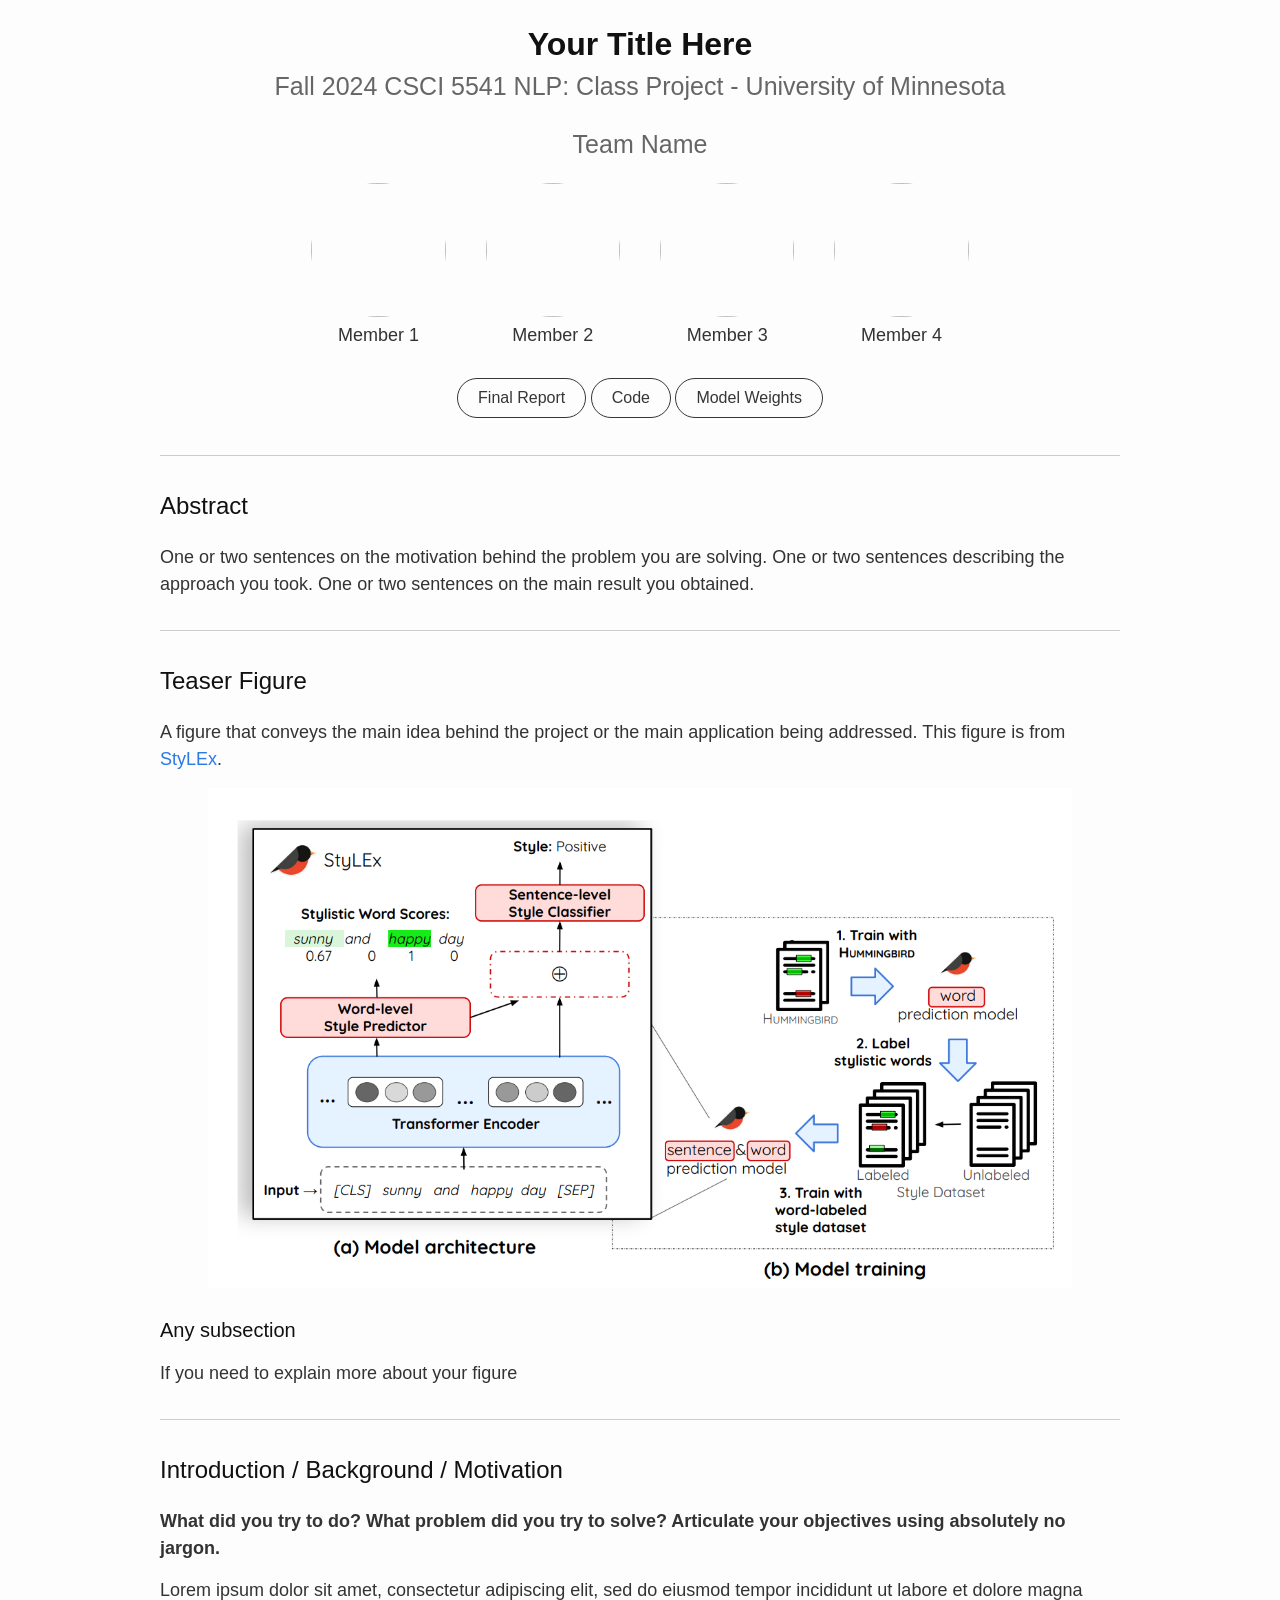
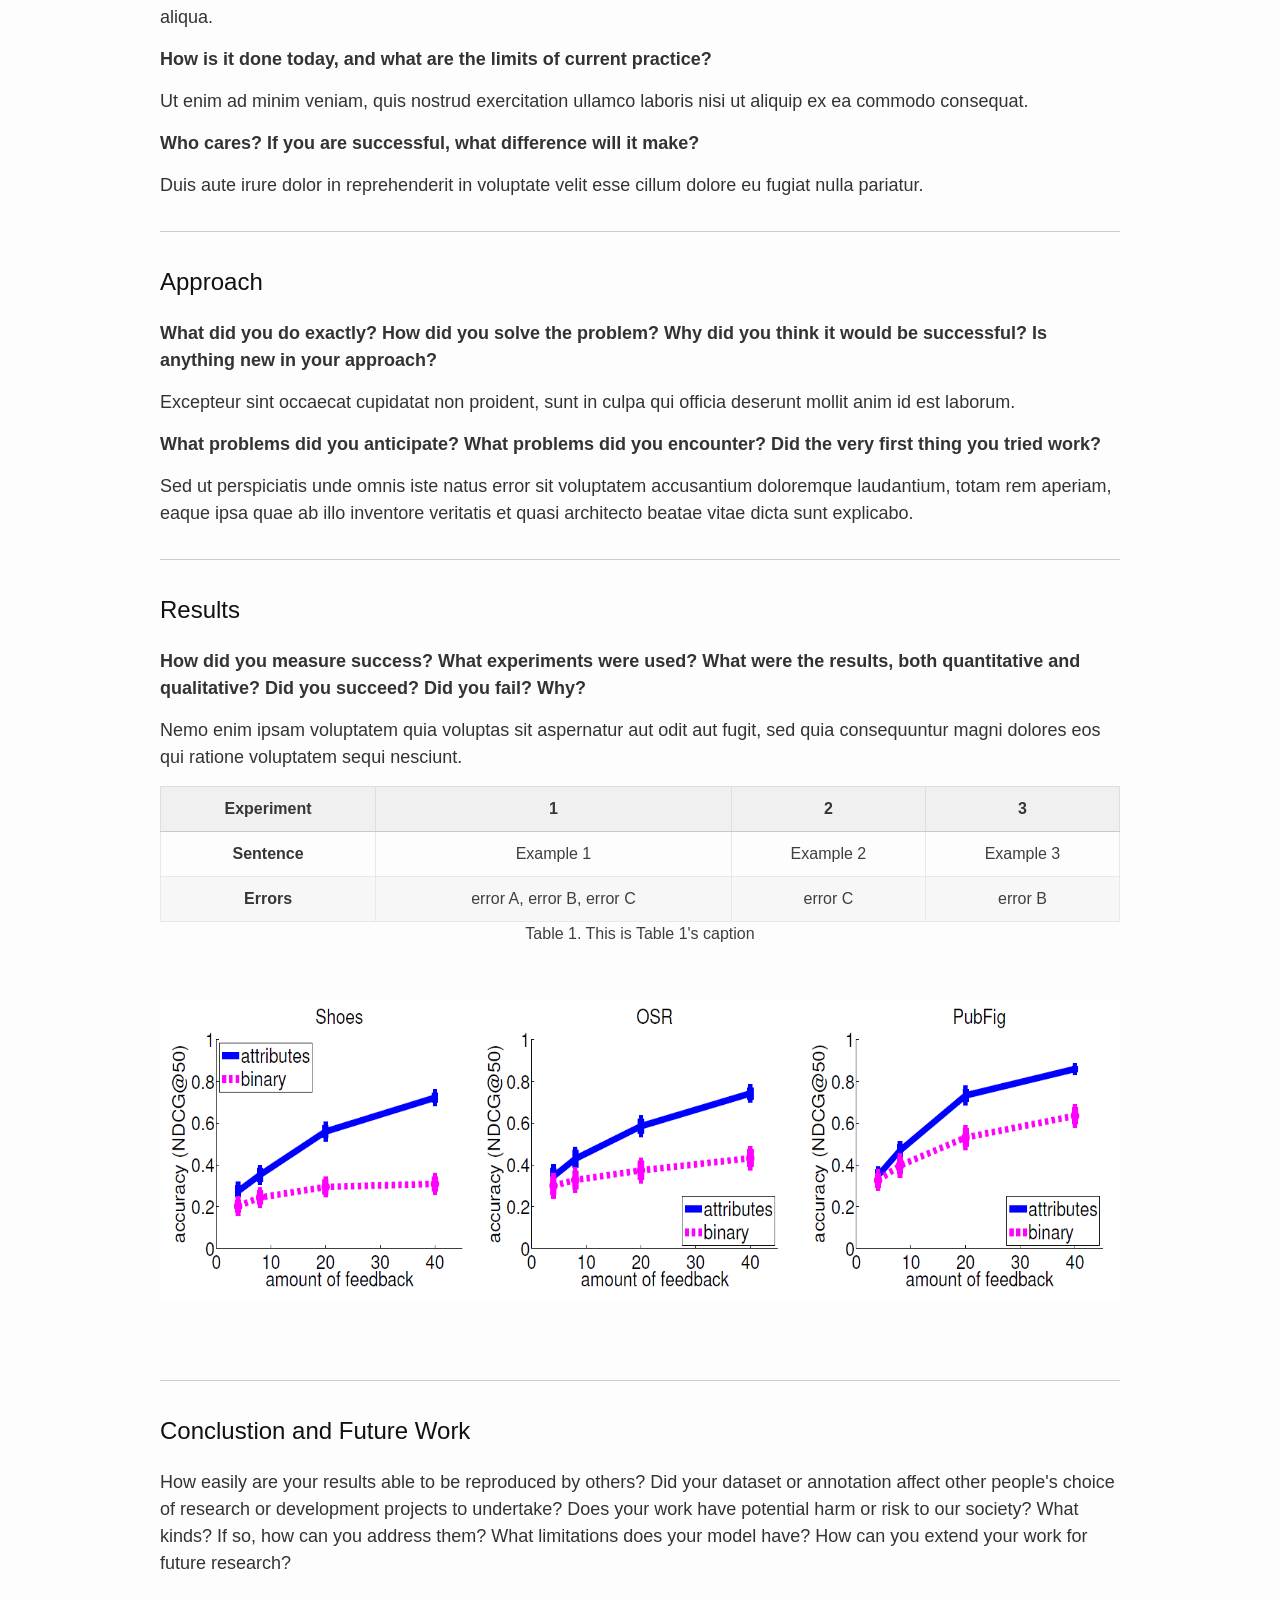
==== csci5541_webtemplate/index.html @ 707f8218 "added files" ====
<!DOCTYPE html>
<!-- saved from url=(0014)about:internet -->
<html lang=" en-US"><head><meta http-equiv="Content-Type" content="text/html; charset=UTF-8">
  
  <meta http-equiv="X-UA-Compatible" content="IE=edge">
  <meta name="viewport" content="width=device-width, initial-scale=1">
  <title>NLP Class Project | Fall 2024 CSCI 5541 | University of Minnesota</title>

  <link rel="stylesheet" href="./files/bulma.min.css" />

  <link rel="stylesheet" href="./files/styles.css">
  <link rel="preconnect" href="https://fonts.gstatic.com/">
  <link href="./files/css2" rel="stylesheet">
  <link href="./files/css" rel="stylesheet">


  <base href="." target="_blank"></head>


<body>
  <div>
    <div class="wrapper">
      <h1 style="font-family: &#39;Lato&#39;, sans-serif;">Your Title Here</h1>
      <h4 style="font-family: &#39;Lato&#39;, sans-serif; ">Fall 2024 CSCI 5541 NLP: Class Project - University of Minnesota</h4>
      <h4 style="font-family: &#39;Lato&#39;, sans-serif; ">Team Name</h4>

      <div class="authors-wrapper">
        
        <div class="author-container">
          <div class="author-image">
                        
              <img src="">
            
            
          </div>
          <p>
                        
              Member 1
            
          </p>
        </div>
        
        <div class="author-container">
          <div class="author-image">
            
            <img src="">
            
          </div>
          <p>
            
            Member 2
            
          </p>
        </div>
        
        <div class="author-container">
          <div class="author-image">
            
              <img src="">            
            
          </div>
          <p>
              Member 3
          </p>
        </div>
        
        <div class="author-container">
          <div class="author-image">
                        
              <img src="">
            
          </div>
          <p>
            Member 4
          </p>
        </div>
        
      </div>

      <br/>

      <div class="authors-wrapper">
        <div class="publication-links">
          <!-- Github link -->
          <span class="link-block">
            <a
              href=""
              target="_blank"
              class="external-link button is-normal is-rounded is-dark is-outlined"
            >
            <span>Final Report</span>
            </a>
          </span>
          <span class="link-block">
            <a
              href=""
              target="_blank"
              class="external-link button is-normal is-rounded is-dark is-outlined"
            >
            <span>Code</span>
            </a>
          </span>      
          <span class="link-block">
            <a
              href=""
              target="_blank"
              class="external-link button is-normal is-rounded is-dark is-outlined"
            >
            <span>Model Weights</span>
            </a>
          </span>              
        </div>
      </div>


    </div>
  </div>





  
  


  <div class="wrapper">
    <hr>
    
    <h2 id="abstract">Abstract</h2>

<p>One or two sentences on the motivation behind the problem you are solving. One or two sentences describing the approach you took. One or two sentences on the main result you obtained.</p>

<hr>

<h2 id="teaser">Teaser Figure</h2>

<p>A figure that conveys the main idea behind the project or the main application being addressed. This figure is from <a href="https://arxiv.org/pdf/2210.07469">StyLEx</a>.</p>

<p class="sys-img"><img src="./files/teaser.png" alt="imgname"></p>


<h3 id="the-timeline-and-the-highlights">Any subsection</h3>

<p>If you need to explain more about your figure</p>

<hr>

<h2 id="introduction">Introduction / Background / Motivation</h2>

<p>
<b>What did you try to do? What problem did you try to solve? Articulate your objectives using absolutely no jargon.</b>
</p>
<p>
Lorem ipsum dolor sit amet, consectetur adipiscing elit, sed do eiusmod tempor incididunt ut labore et dolore magna aliqua.
</p>

<p>
<b>How is it done today, and what are the limits of current practice?</b>
</p>
<p>
Ut enim ad minim veniam, quis nostrud exercitation ullamco laboris nisi ut aliquip ex ea commodo consequat.
<p>

<p>
<b>Who cares? If you are successful, what difference will it make?</b>
</p>
<p>
Duis aute irure dolor in reprehenderit in voluptate velit esse cillum dolore eu fugiat nulla pariatur.
</p>

<hr>

<h2 id="approach">Approach</h2>

<p>
<b>What did you do exactly? How did you solve the problem? Why did you think it would be successful? Is anything new in your approach?</b>
</p>

<p>
Excepteur sint occaecat cupidatat non proident, sunt in culpa qui officia deserunt mollit anim id est laborum.
</p>

<p>
<b>What problems did you anticipate? What problems did you encounter? Did the very first thing you tried work?</b>
</p>

<p>
Sed ut perspiciatis unde omnis iste natus error sit voluptatem accusantium doloremque laudantium, totam rem aperiam, eaque ipsa quae ab illo inventore veritatis et quasi architecto beatae vitae dicta sunt explicabo.
</p>

<hr>
    
<h2 id="results">Results</h2>
<p>
<b>How did you measure success? What experiments were used? What were the results, both quantitative and qualitative? Did you succeed? Did you fail? Why?</b>
</p>
<p>
Nemo enim ipsam voluptatem quia voluptas sit aspernatur aut odit aut fugit, sed quia consequuntur magni dolores eos qui ratione voluptatem sequi nesciunt.
</p>
<table>
  <thead>
    <tr>
      <th style="text-align: center"><strong>Experiment</strong></th>
      <th style="text-align: center">1</th>
      <th style="text-align: center">2</th>
      <th style="text-align: center">3</th>
    </tr>
  </thead>
  <tbody>
    <tr>
      <td style="text-align: center"><strong>Sentence</strong></td>
      <td style="text-align: center">Example 1</td>
      <td style="text-align: center">Example 2</td>
      <td style="text-align: center">Example 3</td>
    </tr>
    <tr>
      <td style="text-align: center"><strong>Errors</strong></td>
      <td style="text-align: center">error A, error B, error C</td>
      <td style="text-align: center">error C</td>
      <td style="text-align: center">error B</td>
    </tr>
  </tbody>
  <caption>Table 1. This is Table 1's caption</caption>
</table>
<br>
<div style="text-align: center;">
<img style="height: 300px;" alt="" src="./files/results.png">
</div>
<br><br>

<hr>



<h2 id="conclusion">Conclustion and Future Work</h2>
<p>

  How easily are your results able to be reproduced by others?
  Did your dataset or annotation affect other people's choice of research or development projects to undertake?
  Does your work have potential harm or risk to our society? What kinds? If so, how can you address them?
  What limitations does your model have? How can you extend your work for future research?</p>


<hr>


  </div>
  


</body></html>
---- csci5541_webtemplate/files/styles.css ----
/** Reset some basic elements */
body, h1, h2, h3, h4, h5, h6, p, blockquote, pre, hr, dl, dd, ol, ul, figure { margin: 0; padding: 0; }

/** Basic styling */
body { font: 400 16px/1.5 -apple-system, BlinkMacSystemFont, "Segoe UI", Roboto, Helvetica, Arial, sans-serif, "Apple Color Emoji", "Segoe UI Emoji", "Segoe UI Symbol"; color: #111; background-color: #fdfdfd; -webkit-text-size-adjust: 100%; -webkit-font-feature-settings: "kern" 1; -moz-font-feature-settings: "kern" 1; -o-font-feature-settings: "kern" 1; font-feature-settings: "kern" 1; font-kerning: normal; display: flex; min-height: 100vh; flex-direction: column; }

/** Set `margin-bottom` to maintain vertical rhythm */
h1, h2, h3, h4, h5, h6, p, blockquote, pre, ul, ol, dl, figure, .highlight { margin-bottom: 15px; }

/** `main` element */
main { display: block; /* Default value of `display` of `main` element is 'inline' in IE 11. */ }

/** Images */
img { max-width: 100%; vertical-align: middle; }

/** Figures */
figure > img { display: block; }

figcaption { font-size: 14px; }

/** Lists */
ul, ol { margin-left: 30px; }

li > ul, li > ol { margin-bottom: 0; }

/** Headings */
h1, h2, h3, h4, h5, h6 { font-weight: 400; }

/** Links */
a { color: #2a7ae2; text-decoration: none; }

a:visited { color: #1756a9; }

a:hover { color: #111; text-decoration: underline; }

.social-media-list a:hover { text-decoration: none; }

.social-media-list a:hover .username { text-decoration: underline; }

/** Blockquotes */
blockquote { color: #828282; border-left: 4px solid #e8e8e8; padding-left: 15px; font-size: 18px; letter-spacing: -1px; font-style: italic; }

blockquote > :last-child { margin-bottom: 0; }

/** Code formatting */
pre, code { font-size: 15px; border: 1px solid #e8e8e8; border-radius: 3px; background-color: #eef; }

code { padding: 1px 5px; }

pre { padding: 8px 12px; overflow-x: auto; }

pre > code { border: 0; padding-right: 0; padding-left: 0; }

/** Wrapper */
.wrapper { max-width: -webkit-calc(800px - (30px * 2)); max-width: calc(800px - (30px * 2)); margin-right: auto; margin-left: auto; padding-right: 30px; padding-left: 30px; }

@media screen and (max-width: 800px) { .wrapper { max-width: -webkit-calc(800px - (30px)); max-width: calc(800px - (30px)); padding-right: 15px; padding-left: 15px; } }

/** Clearfix */
.footer-col-wrapper:after, .wrapper:after { content: ""; display: table; clear: both; }

/** Icons */
.svg-icon { width: 16px; height: 16px; display: inline-block; fill: #828282; padding-right: 5px; vertical-align: text-top; }

.social-media-list li + li { padding-top: 5px; }

/** Tables */
table { margin-bottom: 30px; width: 100%; text-align: left; color: #3f3f3f; border-collapse: collapse; border: 1px solid #e8e8e8; }

table tr:nth-child(even) { background-color: #f7f7f7; }

table th, table td { padding: 10px 15px; }

table th { background-color: #f0f0f0; border: 1px solid #dedede; border-bottom-color: #c9c9c9; }

table td { border: 1px solid #e8e8e8; }

/** Site header */
.site-header { border-top: 5px solid #424242; border-bottom: 1px solid #e8e8e8; min-height: 55.95px; position: relative; }

.site-title { font-size: 26px; font-weight: 300; line-height: 54px; letter-spacing: -1px; margin-bottom: 0; float: left; }

.site-title, .site-title:visited { color: #424242; }

.site-nav { float: right; line-height: 54px; }

.site-nav .nav-trigger { display: none; }

.site-nav .menu-icon { display: none; }

.site-nav .page-link { color: #111; line-height: 1.5; }

.site-nav .page-link:not(:last-child) { margin-right: 20px; }

@media screen and (max-width: 600px) { .site-nav { position: absolute; top: 9px; right: 15px; background-color: #fdfdfd; border: 1px solid #e8e8e8; border-radius: 5px; text-align: right; } .site-nav label[for="nav-trigger"] { display: block; float: right; width: 36px; height: 36px; z-index: 2; cursor: pointer; } .site-nav .menu-icon { display: block; float: right; width: 36px; height: 26px; line-height: 0; padding-top: 10px; text-align: center; } .site-nav .menu-icon > svg { fill: #424242; } .site-nav input ~ .trigger { clear: both; display: none; } .site-nav input:checked ~ .trigger { display: block; padding-bottom: 5px; } .site-nav .page-link { display: block; padding: 5px 10px; margin-left: 20px; } .site-nav .page-link:not(:last-child) { margin-right: 0; } }

/** Site footer */
.site-footer { border-top: 1px solid #e8e8e8; padding: 30px 0; }

.footer-heading { font-size: 18px; margin-bottom: 15px; }

.contact-list, .social-media-list { list-style: none; margin-left: 0; }

.footer-col-wrapper { font-size: 15px; color: #828282; margin-left: -15px; }

.footer-col { float: left; margin-bottom: 15px; padding-left: 15px; }

.footer-col-1 { width: -webkit-calc(35% - (30px / 2)); width: calc(35% - (30px / 2)); }

.footer-col-2 { width: -webkit-calc(20% - (30px / 2)); width: calc(20% - (30px / 2)); }

.footer-col-3 { width: -webkit-calc(45% - (30px / 2)); width: calc(45% - (30px / 2)); }

@media screen and (max-width: 800px) { .footer-col-1, .footer-col-2 { width: -webkit-calc(50% - (30px / 2)); width: calc(50% - (30px / 2)); } .footer-col-3 { width: -webkit-calc(100% - (30px / 2)); width: calc(100% - (30px / 2)); } }

@media screen and (max-width: 600px) { .footer-col { float: none; width: -webkit-calc(100% - (30px / 2)); width: calc(100% - (30px / 2)); } }

/** Page content */
.page-content { padding: 30px 0; flex: 1; }

.page-heading { font-size: 32px; }

.post-list-heading { font-size: 28px; }

.post-list { margin-left: 0; list-style: none; }

.post-list > li { margin-bottom: 30px; }

.post-meta { font-size: 14px; color: #828282; }

.post-link { display: block; font-size: 24px; }

/** Posts */
.post-header { margin-bottom: 30px; }

.post-title { font-size: 42px; letter-spacing: -1px; line-height: 1; }

@media screen and (max-width: 800px) { .post-title { font-size: 36px; } }

.post-content { margin-bottom: 30px; }

.post-content h2 { font-size: 32px; }

@media screen and (max-width: 800px) { .post-content h2 { font-size: 28px; } }

.post-content h3 { font-size: 26px; }

@media screen and (max-width: 800px) { .post-content h3 { font-size: 22px; } }

.post-content h4 { font-size: 20px; }

@media screen and (max-width: 800px) { .post-content h4 { font-size: 18px; } }

/** Syntax highlighting styles */
.highlight { background: #fff; }

.highlighter-rouge .highlight { background: #eef; }

.highlight .c { color: #998; font-style: italic; }

.highlight .err { color: #a61717; background-color: #e3d2d2; }

.highlight .k { font-weight: bold; }

.highlight .o { font-weight: bold; }

.highlight .cm { color: #998; font-style: italic; }

.highlight .cp { color: #999; font-weight: bold; }

.highlight .c1 { color: #998; font-style: italic; }

.highlight .cs { color: #999; font-weight: bold; font-style: italic; }

.highlight .gd { color: #000; background-color: #fdd; }

.highlight .gd .x { color: #000; background-color: #faa; }

.highlight .ge { font-style: italic; }

.highlight .gr { color: #a00; }

.highlight .gh { color: #999; }

.highlight .gi { color: #000; background-color: #dfd; }

.highlight .gi .x { color: #000; background-color: #afa; }

.highlight .go { color: #888; }

.highlight .gp { color: #555; }

.highlight .gs { font-weight: bold; }

.highlight .gu { color: #aaa; }

.highlight .gt { color: #a00; }

.highlight .kc { font-weight: bold; }

.highlight .kd { font-weight: bold; }

.highlight .kp { font-weight: bold; }

.highlight .kr { font-weight: bold; }

.highlight .kt { color: #458; font-weight: bold; }

.highlight .m { color: #099; }

.highlight .s { color: #d14; }

.highlight .na { color: #008080; }

.highlight .nb { color: #0086B3; }

.highlight .nc { color: #458; font-weight: bold; }

.highlight .no { color: #008080; }

.highlight .ni { color: #800080; }

.highlight .ne { color: #900; font-weight: bold; }

.highlight .nf { color: #900; font-weight: bold; }

.highlight .nn { color: #555; }

.highlight .nt { color: #000080; }

.highlight .nv { color: #008080; }

.highlight .ow { font-weight: bold; }

.highlight .w { color: #bbb; }

.highlight .mf { color: #099; }

.highlight .mh { color: #099; }

.highlight .mi { color: #099; }

.highlight .mo { color: #099; }

.highlight .sb { color: #d14; }

.highlight .sc { color: #d14; }

.highlight .sd { color: #d14; }

.highlight .s2 { color: #d14; }

.highlight .se { color: #d14; }

.highlight .sh { color: #d14; }

.highlight .si { color: #d14; }

.highlight .sx { color: #d14; }

.highlight .sr { color: #009926; }

.highlight .s1 { color: #d14; }

.highlight .ss { color: #990073; }

.highlight .bp { color: #999; }

.highlight .vc { color: #008080; }

.highlight .vg { color: #008080; }

.highlight .vi { color: #008080; }

.highlight .il { color: #099; }

.wrapper { max-width: calc(1000px - (10px * 2)); padding-right: 10px; padding-left: 10px; }

h1 { font-weight: bold; font-size: 32px; margin-top: 20px; margin-bottom: 0px; text-align: center; }

hr { margin-top: 32px; margin-bottom: 32px; background-color: #ccc; border: 0px; height: 1px; }

h4 { color: #666; font-size: 25px; margin-bottom: 20px; text-align: center; }

h2 { font-size: 24px; margin-bottom: 20px; }

h3 { font-size: 20px; padding-top: 12px; }

p { font-size: 18px; color: #333; font-weight: 300; }

.video-wrapper { text-align: center; margin-bottom: 20px; position: relative; width: 100%; padding-bottom: 56.25%; }

iframe { position: absolute; width: 100%; height: 100%; left: 0; top: 0; }

.links-wrapper { display: flex; flex-direction: row; align-items: flex-start; justify-content: center; gap: 40px; text-align: center; }


.authors-wrapper { display: flex; flex-direction: row; align-items: flex-start; justify-content: center; gap: 40px; text-align: center; }


.author-container { width: 14%; align-self: flex-start; }

.author-container p { margin-bottom: 0px; font-size: 18px; }

.author-image { position: relative; width: 100%; padding-bottom: 100%; margin-bottom: 5px; }

.author-image img { position: absolute; width: 100%; height: 100%; top: 0; left: 0; border-radius: 50%; }

.center { text-align: center; }

.acknowledgement { color: #999; font-size: 12px; }

.logos { text-align: center; }

.logos img { padding: 0 4px 0 4px; height: 28px; }

.img-left { display: inline-block; width: 45%; }

.text-right { display: inline-block; width: calc(54% - 16px); margin-left: 16px; vertical-align: middle; }

.quote { width: 70%; margin-left: 15%; }

pre { display: block; font-size: 14px; color: #333; word-break: break-all; word-wrap: break-word; background-color: #f5f5f5; border: 1px solid #ccc; border-radius: 4px; }

.sys-img { width: 90%; margin-left: 5%; }

.sys-img-small { width: 70%; margin-left: 15%; }

.sys-icon-img img { width: 25px; }

.links p { margin-bottom: 10px; }

@media (max-width: 600px) { h4 { font-size: 20px; } h2 { font-size: 20px; } h3 { font-size: 16px; } p { font-size: 14px; } .author-container p { font-size: 10px; } pre { font-size: 10px; } .wrapper { max-width: calc(100vw - 20px); padding-right: 10px; padding-left: 10px; } .authors-wrapper { display: flex; flex-direction: row; align-items: flex-start; justify-content: center; gap: 10px; text-align: center; } .author-container { width: 12%; align-self: flex-start; } .img-left { display: block; text-align: center; width: 70%; margin-left: 15%; } .text-right { width: 100%; margin-left: 0px; } .sys-img { width: 100%; margin-left: 0; } }

caption {
    caption-side: bottom;
}
/*# sourceMappingURL=styles.css.map */




.link-block a {
    margin-top: 5px;
    margin-bottom: 5px;
}
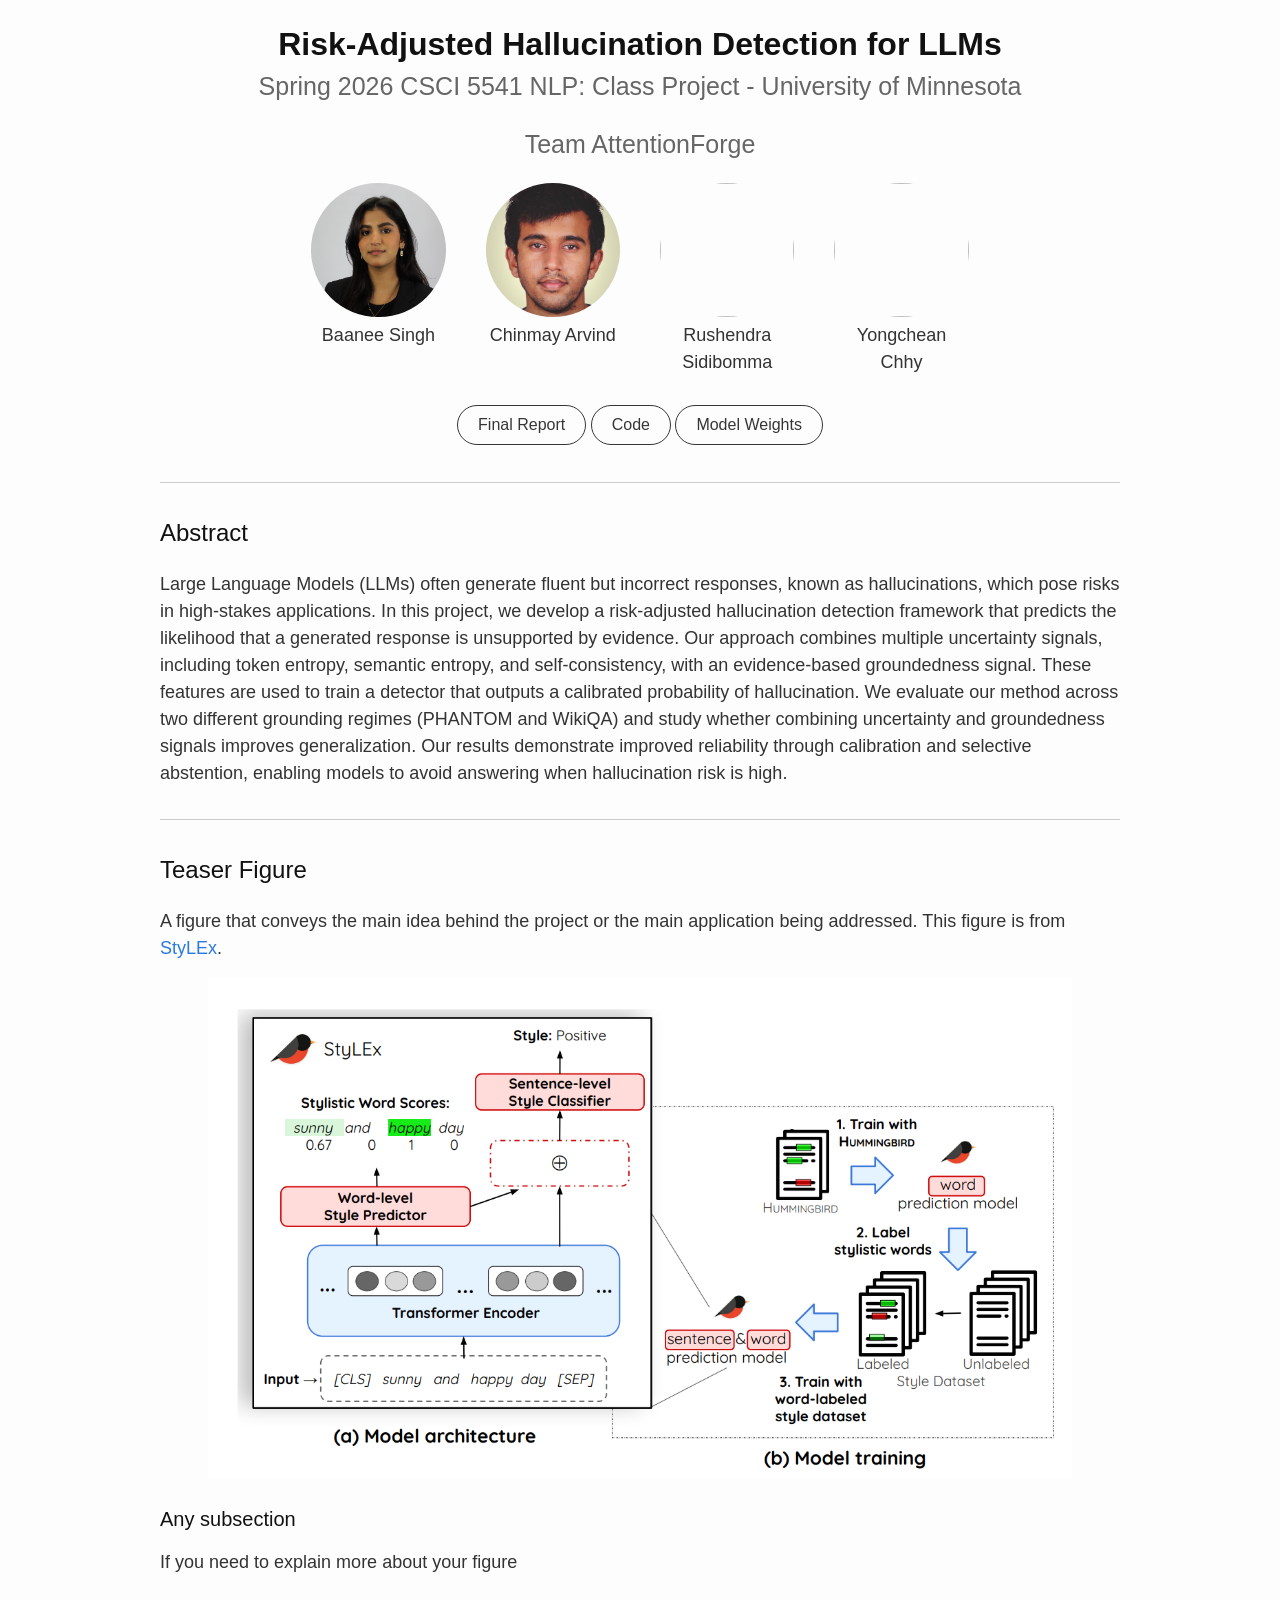
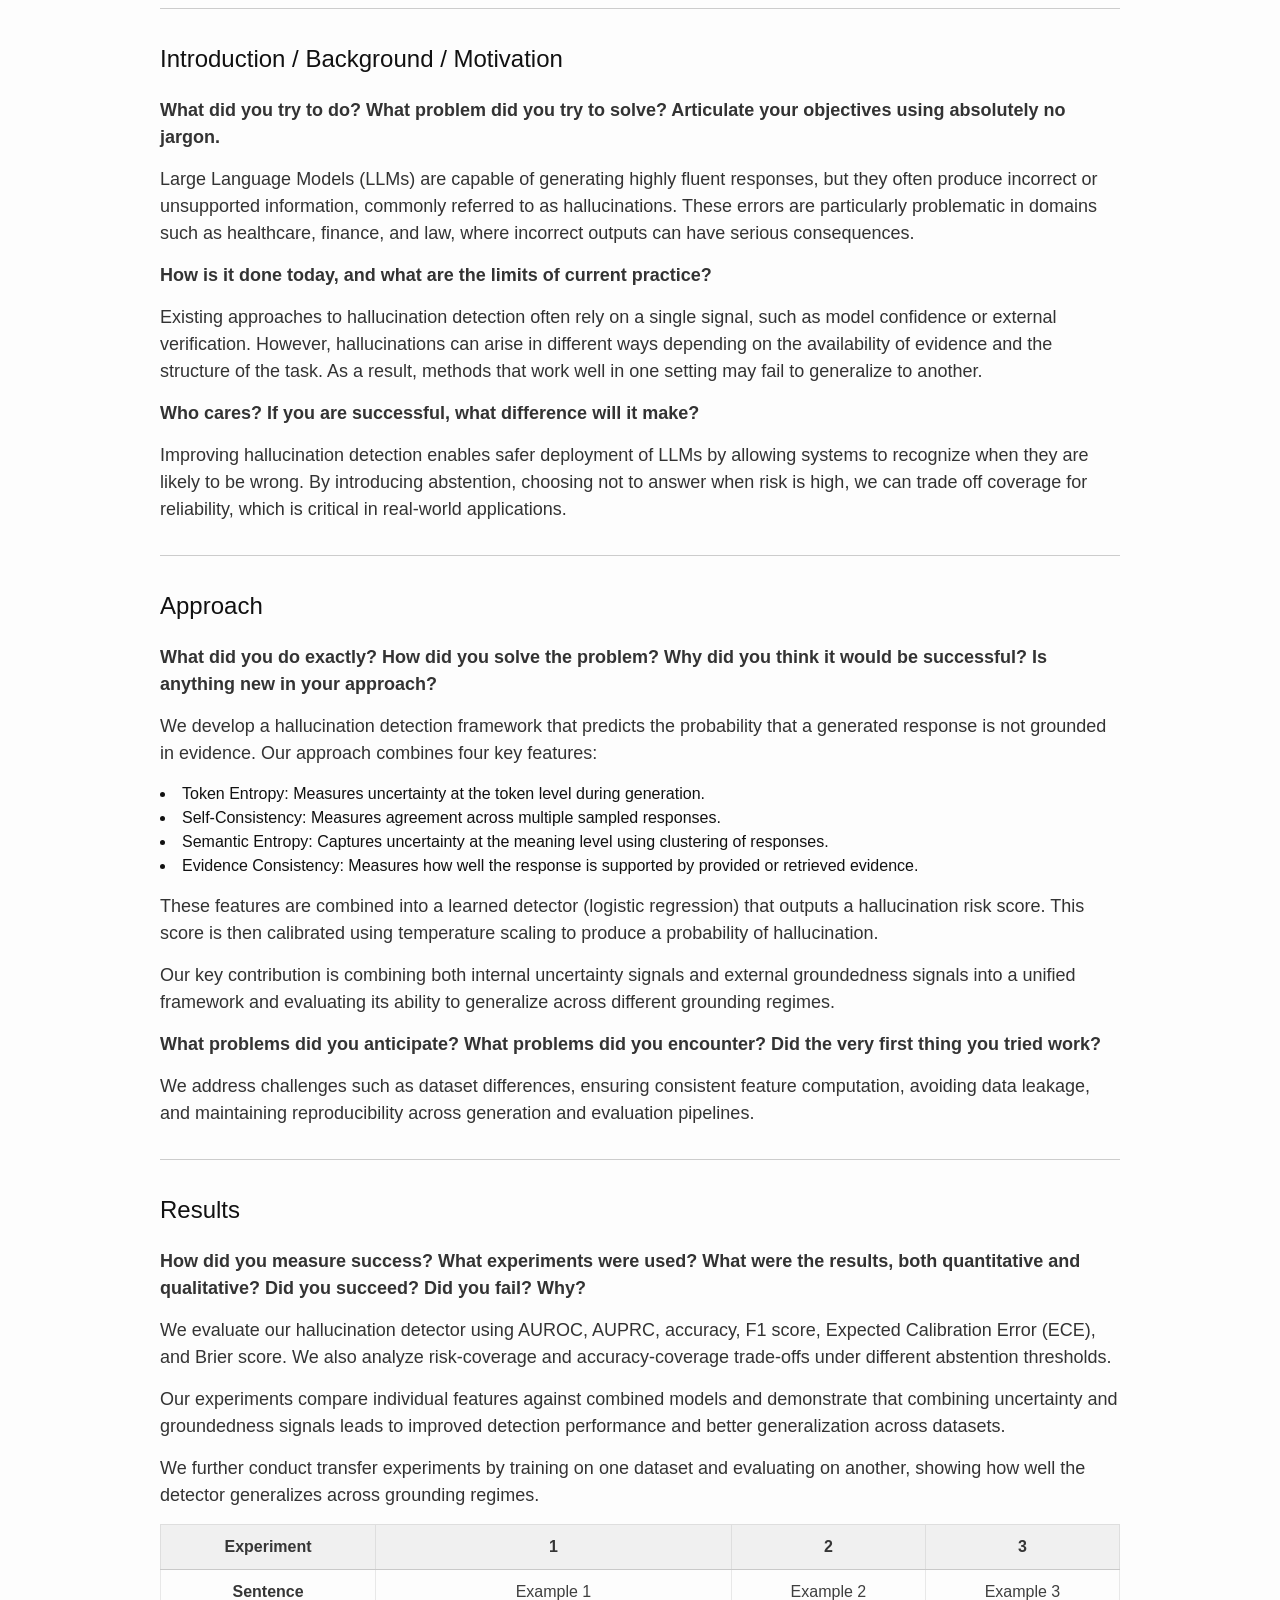
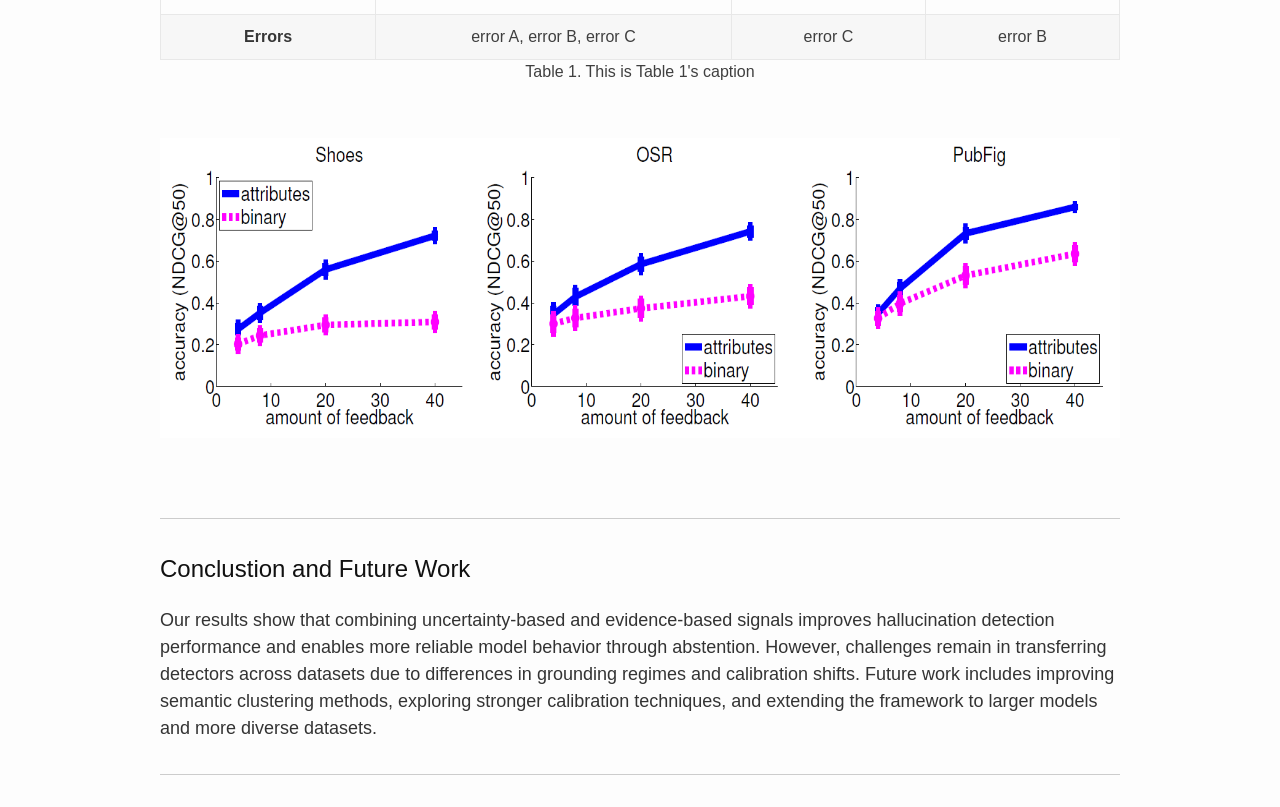
==== commit 40fd2d55: "started adding information and pictures" ====
--- a/csci5541_webtemplate/index.html
+++ b/csci5541_webtemplate/index.html
@@ -1,10 +1,9 @@
 <!DOCTYPE html>
-<!-- saved from url=(0014)about:internet -->
 <html lang=" en-US"><head><meta http-equiv="Content-Type" content="text/html; charset=UTF-8">
   
   <meta http-equiv="X-UA-Compatible" content="IE=edge">
   <meta name="viewport" content="width=device-width, initial-scale=1">
-  <title>NLP Class Project | Fall 2024 CSCI 5541 | University of Minnesota</title>
+  <title>NLP Class Project | Spring 2026 CSCI 5541 | University of Minnesota</title>
 
   <link rel="stylesheet" href="./files/bulma.min.css" />
 
@@ -13,68 +12,60 @@
   <link href="./files/css2" rel="stylesheet">
   <link href="./files/css" rel="stylesheet">
 
-
   <base href="." target="_blank"></head>
-
 
 <body>
   <div>
     <div class="wrapper">
-      <h1 style="font-family: &#39;Lato&#39;, sans-serif;">Your Title Here</h1>
-      <h4 style="font-family: &#39;Lato&#39;, sans-serif; ">Fall 2024 CSCI 5541 NLP: Class Project - University of Minnesota</h4>
-      <h4 style="font-family: &#39;Lato&#39;, sans-serif; ">Team Name</h4>
+      <h1 style="font-family: 'Lato', sans-serif;">
+        Risk-Adjusted Hallucination Detection for LLMs
+      </h1>
+
+      <h4 style="font-family: 'Lato', sans-serif;">
+        Spring 2026 CSCI 5541 NLP: Class Project - University of Minnesota
+      </h4>
+
+      <h4 style="font-family: 'Lato', sans-serif;">
+        Team AttentionForge
+      </h4>
 
       <div class="authors-wrapper">
         
         <div class="author-container">
+          <div class="author-image">        
+              <img src="files/baanee.jpeg">
+          </div>
+          <p>        
+              Baanee Singh
+          </p>
+        </div>
+        
+        <div class="author-container">
           <div class="author-image">
-                        
+            <img src="files/chinmay.jpeg" alt="Chinmay Arvind">
+          </div>
+          <p>
+            Chinmay Arvind
+          </p>
+        </div>
+        
+        <div class="author-container">
+          <div class="author-image">
+              <img src="">            
+          </div>
+          <p>
+              Rushendra Sidibomma 
+          </p>
+        </div>
+        
+        <div class="author-container">
+          <div class="author-image">
               <img src="">
-            
-            
           </div>
           <p>
-                        
-              Member 1
-            
-          </p>
-        </div>
-        
-        <div class="author-container">
-          <div class="author-image">
-            
-            <img src="">
-            
-          </div>
-          <p>
-            
-            Member 2
-            
-          </p>
-        </div>
-        
-        <div class="author-container">
-          <div class="author-image">
-            
-              <img src="">            
-            
-          </div>
-          <p>
-              Member 3
-          </p>
-        </div>
-        
-        <div class="author-container">
-          <div class="author-image">
-                        
-              <img src="">
-            
-          </div>
-          <p>
-            Member 4
-          </p>
-        </div>
-        
+            Yongchean Chhy
+          </p>
+        </div>
       </div>
 
       <br/>
@@ -83,11 +74,9 @@
         <div class="publication-links">
           <!-- Github link -->
           <span class="link-block">
-            <a
-              href=""
+            <a href="https://github.com/chinmayarvind23/Risk-Adjusted-Hallucination-Detection"
               target="_blank"
-              class="external-link button is-normal is-rounded is-dark is-outlined"
-            >
+              class="external-link button is-normal is-rounded is-dark is-outlined">
             <span>Final Report</span>
             </a>
           </span>
@@ -111,25 +100,18 @@
           </span>              
         </div>
       </div>
-
-
     </div>
   </div>
-
-
-
-
-
-  
-  
-
 
   <div class="wrapper">
     <hr>
     
     <h2 id="abstract">Abstract</h2>
-
-<p>One or two sentences on the motivation behind the problem you are solving. One or two sentences describing the approach you took. One or two sentences on the main result you obtained.</p>
+    <p>
+      Large Language Models (LLMs) often generate fluent but incorrect responses, known as hallucinations, which pose risks in high-stakes applications. In this project, we develop a risk-adjusted hallucination detection framework that predicts the likelihood that a generated response is unsupported by evidence. 
+      Our approach combines multiple uncertainty signals, including token entropy, semantic entropy, and self-consistency, with an evidence-based groundedness signal. These features are used to train a detector that outputs a calibrated probability of hallucination.
+      We evaluate our method across two different grounding regimes (PHANTOM and WikiQA) and study whether combining uncertainty and groundedness signals improves generalization. Our results demonstrate improved reliability through calibration and selective abstention, enabling models to avoid answering when hallucination risk is high.
+    </p>
 
 <hr>
 
@@ -152,21 +134,21 @@
 <b>What did you try to do? What problem did you try to solve? Articulate your objectives using absolutely no jargon.</b>
 </p>
 <p>
-Lorem ipsum dolor sit amet, consectetur adipiscing elit, sed do eiusmod tempor incididunt ut labore et dolore magna aliqua.
+  Large Language Models (LLMs) are capable of generating highly fluent responses, but they often produce incorrect or unsupported information, commonly referred to as hallucinations. These errors are particularly problematic in domains such as healthcare, finance, and law, where incorrect outputs can have serious consequences.
 </p>
 
 <p>
 <b>How is it done today, and what are the limits of current practice?</b>
 </p>
 <p>
-Ut enim ad minim veniam, quis nostrud exercitation ullamco laboris nisi ut aliquip ex ea commodo consequat.
-<p>
+Existing approaches to hallucination detection often rely on a single signal, such as model confidence or external verification. However, hallucinations can arise in different ways depending on the availability of evidence and the structure of the task. As a result, methods that work well in one setting may fail to generalize to another.
+</p>
 
 <p>
 <b>Who cares? If you are successful, what difference will it make?</b>
 </p>
 <p>
-Duis aute irure dolor in reprehenderit in voluptate velit esse cillum dolore eu fugiat nulla pariatur.
+Improving hallucination detection enables safer deployment of LLMs by allowing systems to recognize when they are likely to be wrong. By introducing abstention, choosing not to answer when risk is high, we can trade off coverage for reliability, which is critical in real-world applications.
 </p>
 
 <hr>
@@ -176,17 +158,30 @@
 <p>
 <b>What did you do exactly? How did you solve the problem? Why did you think it would be successful? Is anything new in your approach?</b>
 </p>
-
-<p>
-Excepteur sint occaecat cupidatat non proident, sunt in culpa qui officia deserunt mollit anim id est laborum.
+  <p>
+    We develop a hallucination detection framework that predicts the probability that a generated response is not grounded in evidence. Our approach combines four key features:
+    <li>Token Entropy: Measures uncertainty at the token level during generation.</li>
+    <li>Self-Consistency: Measures agreement across multiple sampled responses.</li>
+    <li>Semantic Entropy: Captures uncertainty at the meaning level using clustering of responses.</li>
+    <li>Evidence Consistency: Measures how well the response is supported by provided or retrieved evidence.</li>
+  </p>
+
+
+
+
+<p>
+These features are combined into a learned detector (logistic regression) that outputs a hallucination risk score. This score is then calibrated using temperature scaling to produce a probability of hallucination.
+</p>
+
+<p>
+Our key contribution is combining both internal uncertainty signals and external groundedness signals into a unified framework and evaluating its ability to generalize across different grounding regimes.
 </p>
 
 <p>
 <b>What problems did you anticipate? What problems did you encounter? Did the very first thing you tried work?</b>
 </p>
-
-<p>
-Sed ut perspiciatis unde omnis iste natus error sit voluptatem accusantium doloremque laudantium, totam rem aperiam, eaque ipsa quae ab illo inventore veritatis et quasi architecto beatae vitae dicta sunt explicabo.
+<p>
+We address challenges such as dataset differences, ensuring consistent feature computation, avoiding data leakage, and maintaining reproducibility across generation and evaluation pipelines.
 </p>
 
 <hr>
@@ -196,8 +191,17 @@
 <b>How did you measure success? What experiments were used? What were the results, both quantitative and qualitative? Did you succeed? Did you fail? Why?</b>
 </p>
 <p>
-Nemo enim ipsam voluptatem quia voluptas sit aspernatur aut odit aut fugit, sed quia consequuntur magni dolores eos qui ratione voluptatem sequi nesciunt.
-</p>
+We evaluate our hallucination detector using AUROC, AUPRC, accuracy, F1 score, Expected Calibration Error (ECE), and Brier score. We also analyze risk-coverage and accuracy-coverage trade-offs under different abstention thresholds.
+</p>
+
+<p>
+Our experiments compare individual features against combined models and demonstrate that combining uncertainty and groundedness signals leads to improved detection performance and better generalization across datasets.
+</p>
+
+<p>
+We further conduct transfer experiments by training on one dataset and evaluating on another, showing how well the detector generalizes across grounding regimes.
+</p>
+
 <table>
   <thead>
     <tr>
@@ -234,12 +238,10 @@
 
 
 <h2 id="conclusion">Conclustion and Future Work</h2>
-<p>
-
-  How easily are your results able to be reproduced by others?
-  Did your dataset or annotation affect other people's choice of research or development projects to undertake?
-  Does your work have potential harm or risk to our society? What kinds? If so, how can you address them?
-  What limitations does your model have? How can you extend your work for future research?</p>
+  <p>
+    Our results show that combining uncertainty-based and evidence-based signals improves hallucination detection performance and enables more reliable model behavior through abstention. 
+    However, challenges remain in transferring detectors across datasets due to differences in grounding regimes and calibration shifts. Future work includes improving semantic clustering methods, exploring stronger calibration techniques, and extending the framework to larger models and more diverse datasets.
+  </p>
 
 
 <hr>
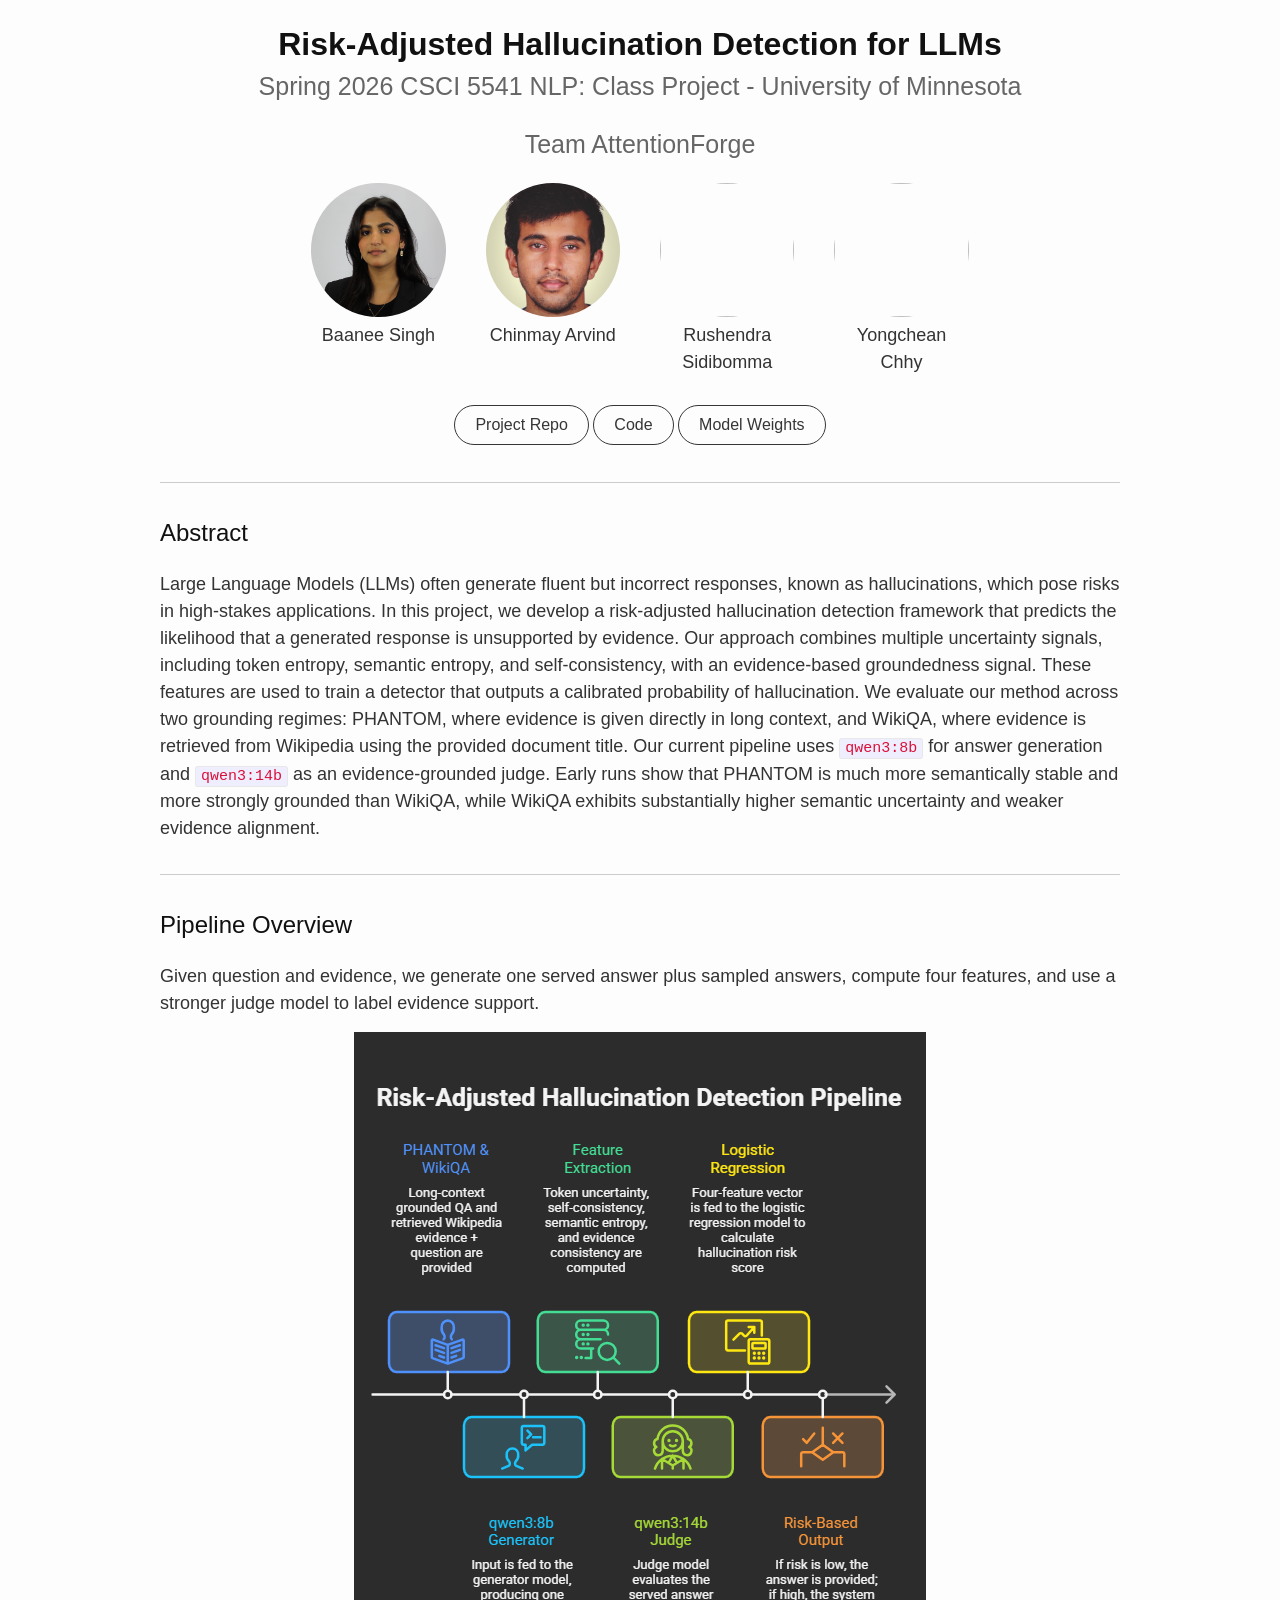
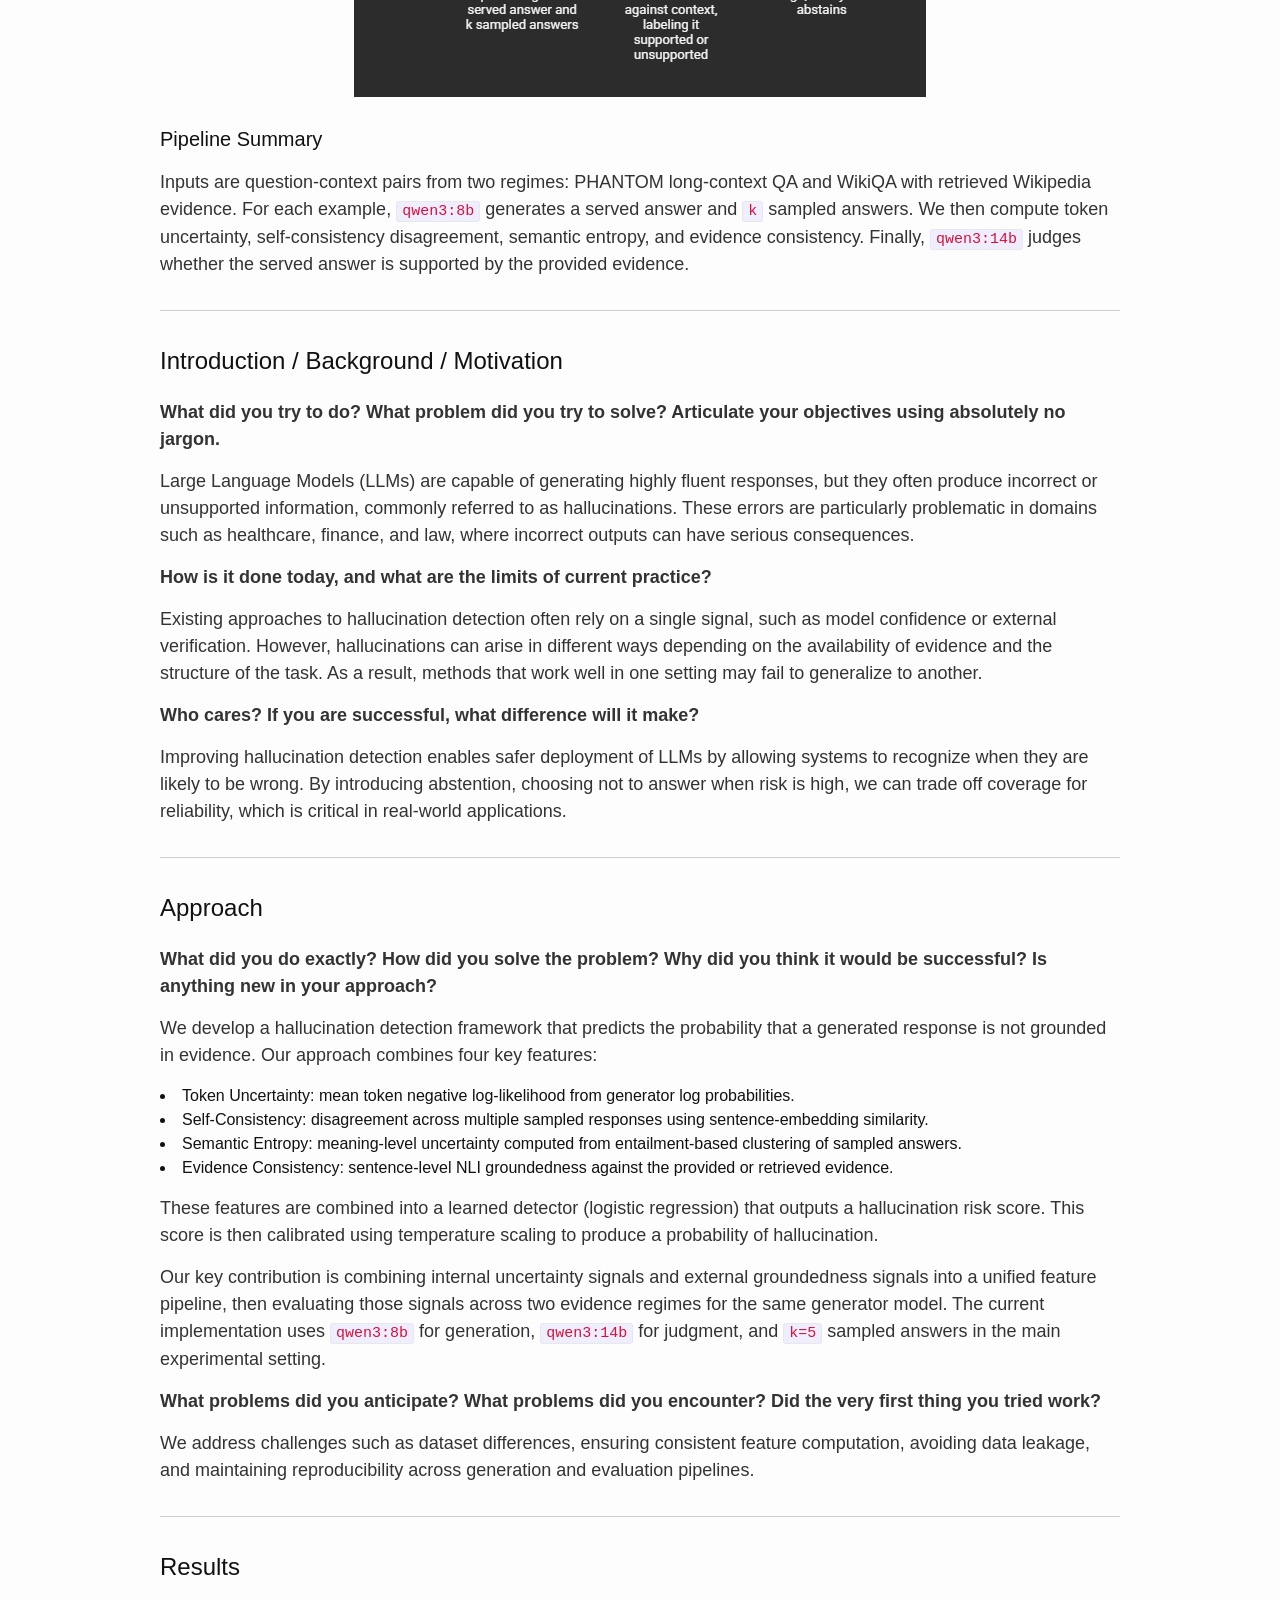
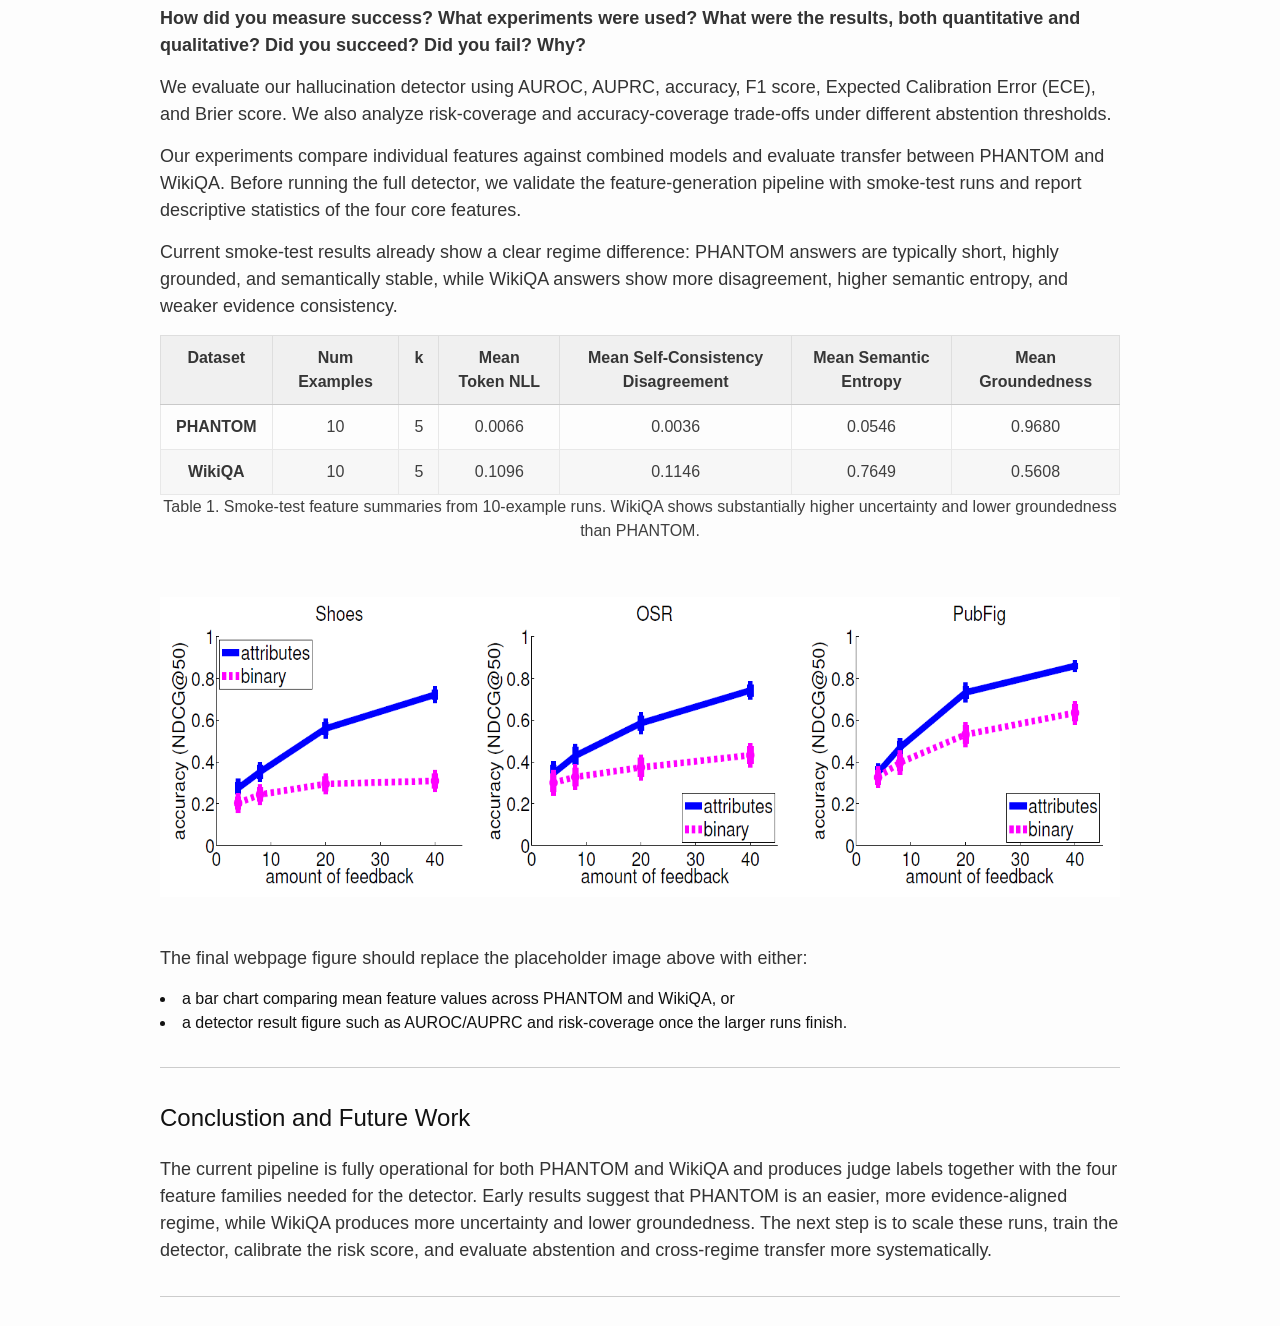
==== commit 9d896c71: "smoke test results before midterm run" ====
--- a/csci5541_webtemplate/index.html
+++ b/csci5541_webtemplate/index.html
@@ -77,12 +77,12 @@
             <a href="https://github.com/chinmayarvind23/Risk-Adjusted-Hallucination-Detection"
               target="_blank"
               class="external-link button is-normal is-rounded is-dark is-outlined">
-            <span>Final Report</span>
+            <span>Project Repo</span>
             </a>
           </span>
           <span class="link-block">
             <a
-              href=""
+              href="https://github.com/chinmayarvind23/Risk-Adjusted-Hallucination-Detection/tree/main/code"
               target="_blank"
               class="external-link button is-normal is-rounded is-dark is-outlined"
             >
@@ -106,25 +106,29 @@
   <div class="wrapper">
     <hr>
     
-    <h2 id="abstract">Abstract</h2>
-    <p>
+<h2 id="abstract">Abstract</h2>
+<p>
       Large Language Models (LLMs) often generate fluent but incorrect responses, known as hallucinations, which pose risks in high-stakes applications. In this project, we develop a risk-adjusted hallucination detection framework that predicts the likelihood that a generated response is unsupported by evidence. 
       Our approach combines multiple uncertainty signals, including token entropy, semantic entropy, and self-consistency, with an evidence-based groundedness signal. These features are used to train a detector that outputs a calibrated probability of hallucination.
-      We evaluate our method across two different grounding regimes (PHANTOM and WikiQA) and study whether combining uncertainty and groundedness signals improves generalization. Our results demonstrate improved reliability through calibration and selective abstention, enabling models to avoid answering when hallucination risk is high.
+      We evaluate our method across two grounding regimes: PHANTOM, where evidence is given directly in long context, and WikiQA, where evidence is retrieved from Wikipedia using the provided document title. Our current pipeline uses <code>qwen3:8b</code> for answer generation and <code>qwen3:14b</code> as an evidence-grounded judge. Early runs show that PHANTOM is much more semantically stable and more strongly grounded than WikiQA, while WikiQA exhibits substantially higher semantic uncertainty and weaker evidence alignment.
     </p>
 
 <hr>
 
-<h2 id="teaser">Teaser Figure</h2>
-
-<p>A figure that conveys the main idea behind the project or the main application being addressed. This figure is from <a href="https://arxiv.org/pdf/2210.07469">StyLEx</a>.</p>
+<h2 id="teaser">Pipeline Overview</h2>
+
+<p>Given question and evidence, we generate one served answer plus sampled answers, compute four features, and use a stronger judge model to label evidence support.</p>
 
 <p class="sys-img"><img src="./files/teaser.png" alt="imgname"></p>
 
 
-<h3 id="the-timeline-and-the-highlights">Any subsection</h3>
-
-<p>If you need to explain more about your figure</p>
+<h3 id="the-timeline-and-the-highlights">Pipeline Summary</h3>
+
+<p>
+  Inputs are question-context pairs from two regimes: PHANTOM long-context QA and WikiQA with retrieved Wikipedia evidence.
+  For each example, <code>qwen3:8b</code> generates a served answer and <code>k</code> sampled answers. We then compute token uncertainty,
+  self-consistency disagreement, semantic entropy, and evidence consistency. Finally, <code>qwen3:14b</code> judges whether the served answer is supported by the provided evidence.
+</p>
 
 <hr>
 
@@ -160,10 +164,10 @@
 </p>
   <p>
     We develop a hallucination detection framework that predicts the probability that a generated response is not grounded in evidence. Our approach combines four key features:
-    <li>Token Entropy: Measures uncertainty at the token level during generation.</li>
-    <li>Self-Consistency: Measures agreement across multiple sampled responses.</li>
-    <li>Semantic Entropy: Captures uncertainty at the meaning level using clustering of responses.</li>
-    <li>Evidence Consistency: Measures how well the response is supported by provided or retrieved evidence.</li>
+    <li>Token Uncertainty: mean token negative log-likelihood from generator log probabilities.</li>
+    <li>Self-Consistency: disagreement across multiple sampled responses using sentence-embedding similarity.</li>
+    <li>Semantic Entropy: meaning-level uncertainty computed from entailment-based clustering of sampled answers.</li>
+    <li>Evidence Consistency: sentence-level NLI groundedness against the provided or retrieved evidence.</li>
   </p>
 
 
@@ -174,7 +178,7 @@
 </p>
 
 <p>
-Our key contribution is combining both internal uncertainty signals and external groundedness signals into a unified framework and evaluating its ability to generalize across different grounding regimes.
+Our key contribution is combining internal uncertainty signals and external groundedness signals into a unified feature pipeline, then evaluating those signals across two evidence regimes for the same generator model. The current implementation uses <code>qwen3:8b</code> for generation, <code>qwen3:14b</code> for judgment, and <code>k=5</code> sampled answers in the main experimental setting.
 </p>
 
 <p>
@@ -195,37 +199,46 @@
 </p>
 
 <p>
-Our experiments compare individual features against combined models and demonstrate that combining uncertainty and groundedness signals leads to improved detection performance and better generalization across datasets.
-</p>
-
-<p>
-We further conduct transfer experiments by training on one dataset and evaluating on another, showing how well the detector generalizes across grounding regimes.
+Our experiments compare individual features against combined models and evaluate transfer between PHANTOM and WikiQA. Before running the full detector, we validate the feature-generation pipeline with smoke-test runs and report descriptive statistics of the four core features.
+</p>
+
+<p>
+Current smoke-test results already show a clear regime difference: PHANTOM answers are typically short, highly grounded, and semantically stable, while WikiQA answers show more disagreement, higher semantic entropy, and weaker evidence consistency.
 </p>
 
 <table>
   <thead>
     <tr>
-      <th style="text-align: center"><strong>Experiment</strong></th>
-      <th style="text-align: center">1</th>
-      <th style="text-align: center">2</th>
-      <th style="text-align: center">3</th>
+      <th style="text-align: center"><strong>Dataset</strong></th>
+      <th style="text-align: center"><strong>Num Examples</strong></th>
+      <th style="text-align: center"><strong>k</strong></th>
+      <th style="text-align: center"><strong>Mean Token NLL</strong></th>
+      <th style="text-align: center"><strong>Mean Self-Consistency Disagreement</strong></th>
+      <th style="text-align: center"><strong>Mean Semantic Entropy</strong></th>
+      <th style="text-align: center"><strong>Mean Groundedness</strong></th>
     </tr>
   </thead>
   <tbody>
     <tr>
-      <td style="text-align: center"><strong>Sentence</strong></td>
-      <td style="text-align: center">Example 1</td>
-      <td style="text-align: center">Example 2</td>
-      <td style="text-align: center">Example 3</td>
+      <td style="text-align: center"><strong>PHANTOM</strong></td>
+      <td style="text-align: center">10</td>
+      <td style="text-align: center">5</td>
+      <td style="text-align: center">0.0066</td>
+      <td style="text-align: center">0.0036</td>
+      <td style="text-align: center">0.0546</td>
+      <td style="text-align: center">0.9680</td>
     </tr>
     <tr>
-      <td style="text-align: center"><strong>Errors</strong></td>
-      <td style="text-align: center">error A, error B, error C</td>
-      <td style="text-align: center">error C</td>
-      <td style="text-align: center">error B</td>
+      <td style="text-align: center"><strong>WikiQA</strong></td>
+      <td style="text-align: center">10</td>
+      <td style="text-align: center">5</td>
+      <td style="text-align: center">0.1096</td>
+      <td style="text-align: center">0.1146</td>
+      <td style="text-align: center">0.7649</td>
+      <td style="text-align: center">0.5608</td>
     </tr>
   </tbody>
-  <caption>Table 1. This is Table 1's caption</caption>
+  <caption>Table 1. Smoke-test feature summaries from 10-example runs. WikiQA shows substantially higher uncertainty and lower groundedness than PHANTOM.</caption>
 </table>
 <br>
 <div style="text-align: center;">
@@ -233,14 +246,19 @@
 </div>
 <br><br>
 
+<p>
+The final webpage figure should replace the placeholder image above with either:
+<li>a bar chart comparing mean feature values across PHANTOM and WikiQA, or</li>
+<li>a detector result figure such as AUROC/AUPRC and risk-coverage once the larger runs finish.</li>
+</p>
+
 <hr>
 
 
 
 <h2 id="conclusion">Conclustion and Future Work</h2>
   <p>
-    Our results show that combining uncertainty-based and evidence-based signals improves hallucination detection performance and enables more reliable model behavior through abstention. 
-    However, challenges remain in transferring detectors across datasets due to differences in grounding regimes and calibration shifts. Future work includes improving semantic clustering methods, exploring stronger calibration techniques, and extending the framework to larger models and more diverse datasets.
+    The current pipeline is fully operational for both PHANTOM and WikiQA and produces judge labels together with the four feature families needed for the detector. Early results suggest that PHANTOM is an easier, more evidence-aligned regime, while WikiQA produces more uncertainty and lower groundedness. The next step is to scale these runs, train the detector, calibrate the risk score, and evaluate abstention and cross-regime transfer more systematically.
   </p>
 
 
--- a/csci5541_webtemplate/files/styles.css
+++ b/csci5541_webtemplate/files/styles.css
@@ -322,7 +322,18 @@
 
 pre { display: block; font-size: 14px; color: #333; word-break: break-all; word-wrap: break-word; background-color: #f5f5f5; border: 1px solid #ccc; border-radius: 4px; }
 
-.sys-img { width: 90%; margin-left: 5%; }
+.sys-img {
+    width: 100%;
+    margin-left: 0;
+    display: flex;
+    justify-content: center;
+}
+
+.sys-img img {
+    display: block;
+    max-width: 90%;
+    height: auto;
+}
 
 .sys-img-small { width: 70%; margin-left: 15%; }
 
@@ -343,4 +354,4 @@
 .link-block a {
     margin-top: 5px;
     margin-bottom: 5px;
-}+}
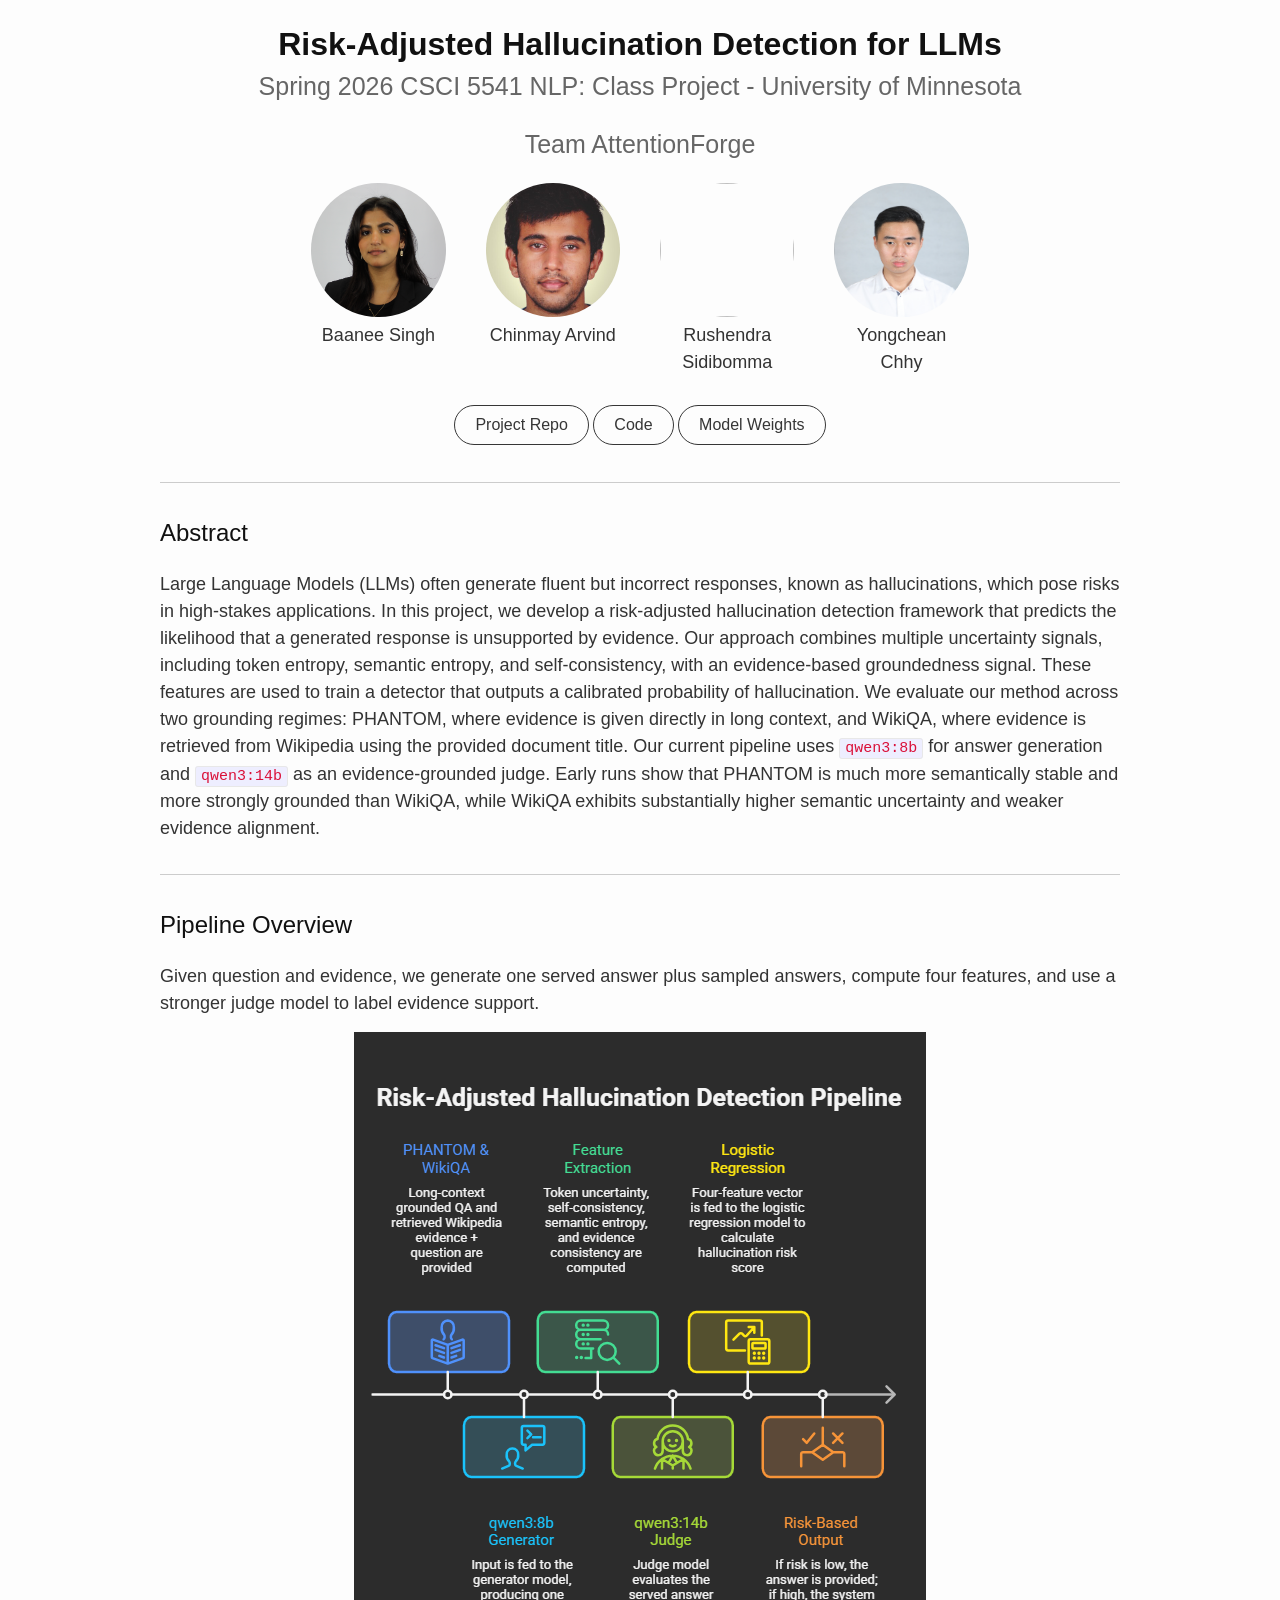
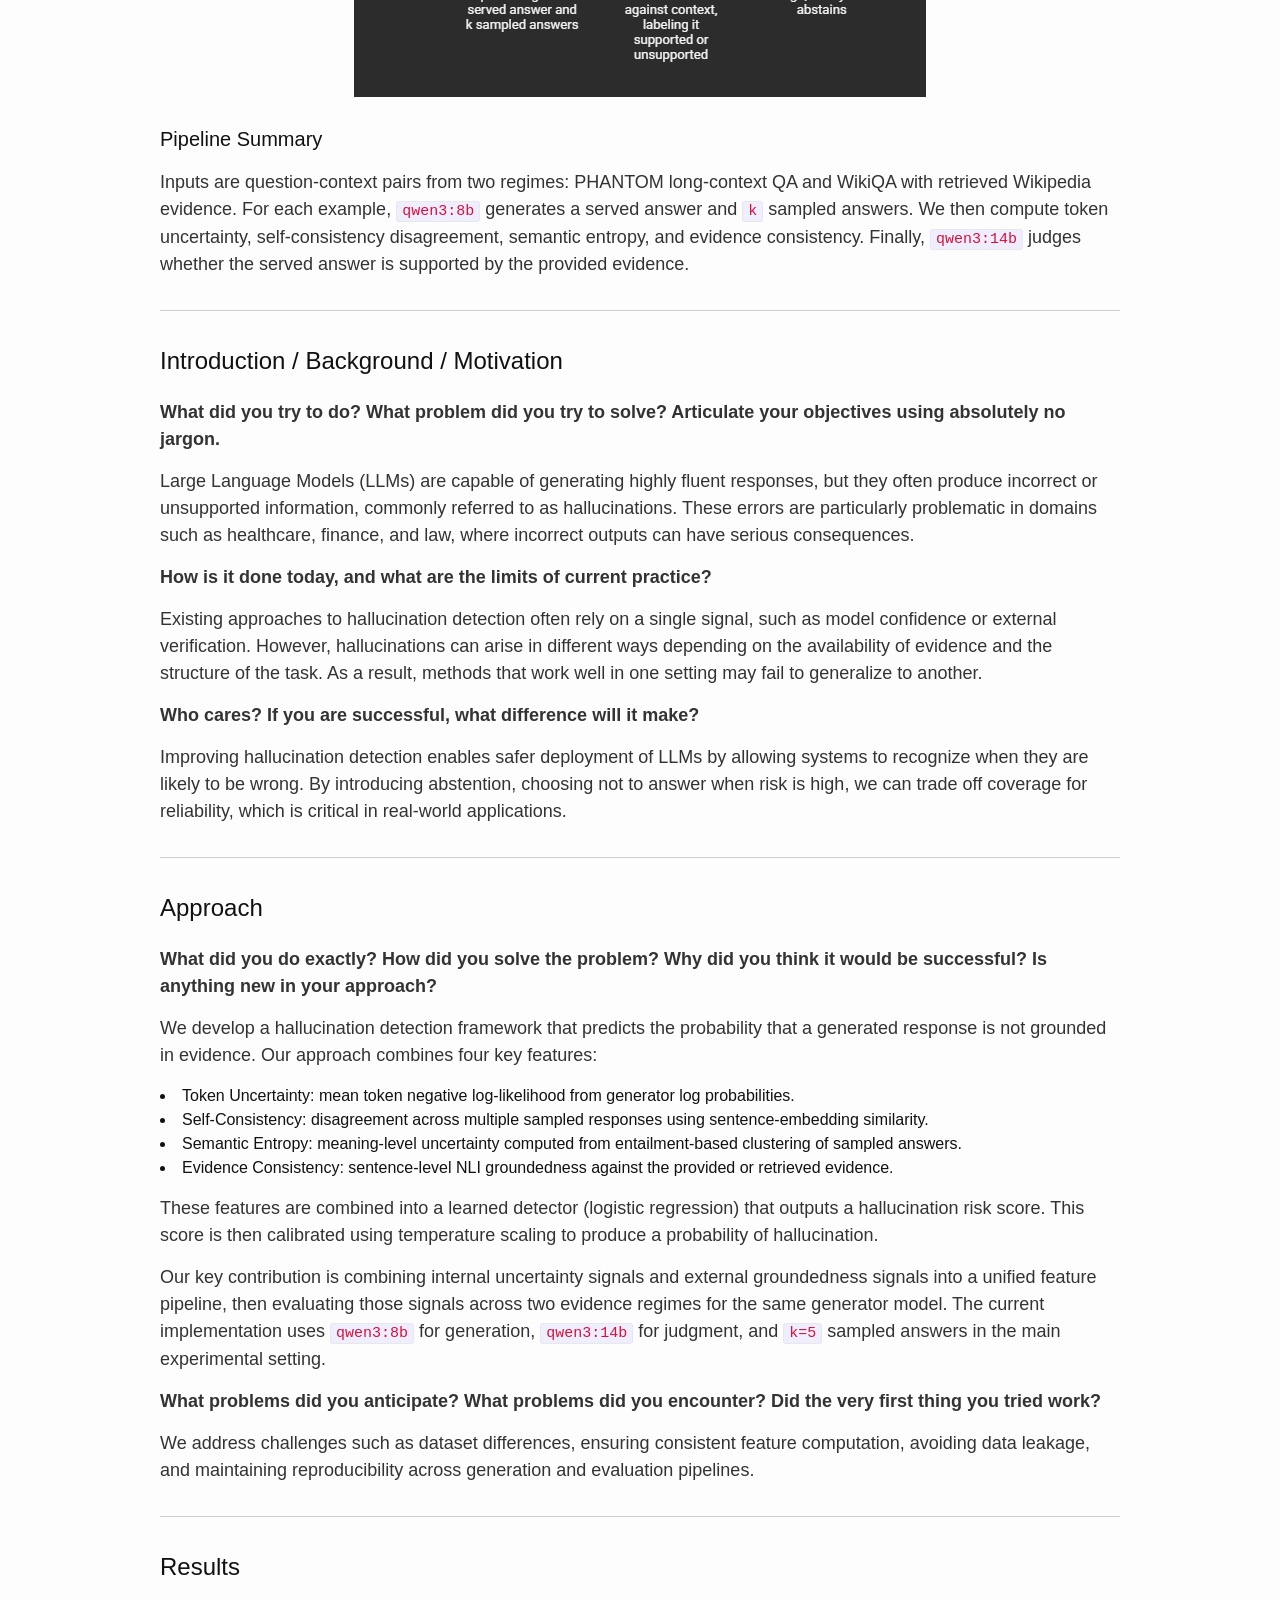
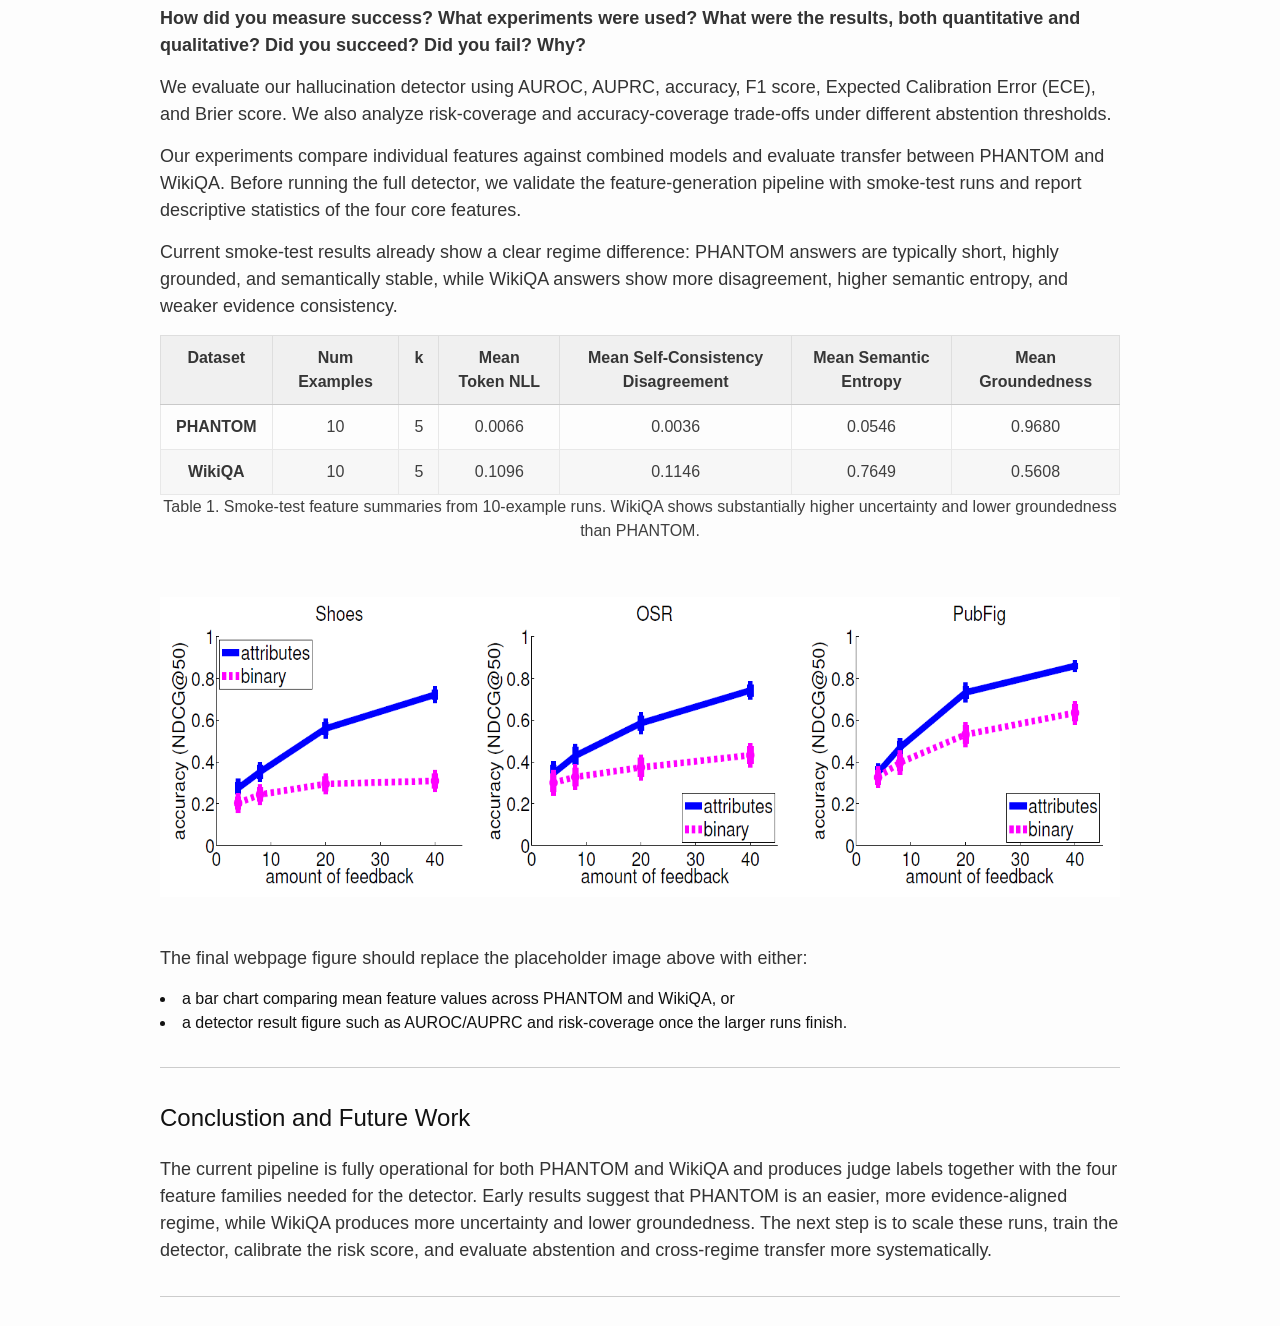
==== commit c35d0e1a: "add picture" ====
--- a/csci5541_webtemplate/index.html
+++ b/csci5541_webtemplate/index.html
@@ -60,7 +60,7 @@
         
         <div class="author-container">
           <div class="author-image">
-              <img src="">
+              <img src="files/yongchean.png" alt="Yongchean Chhy">
           </div>
           <p>
             Yongchean Chhy
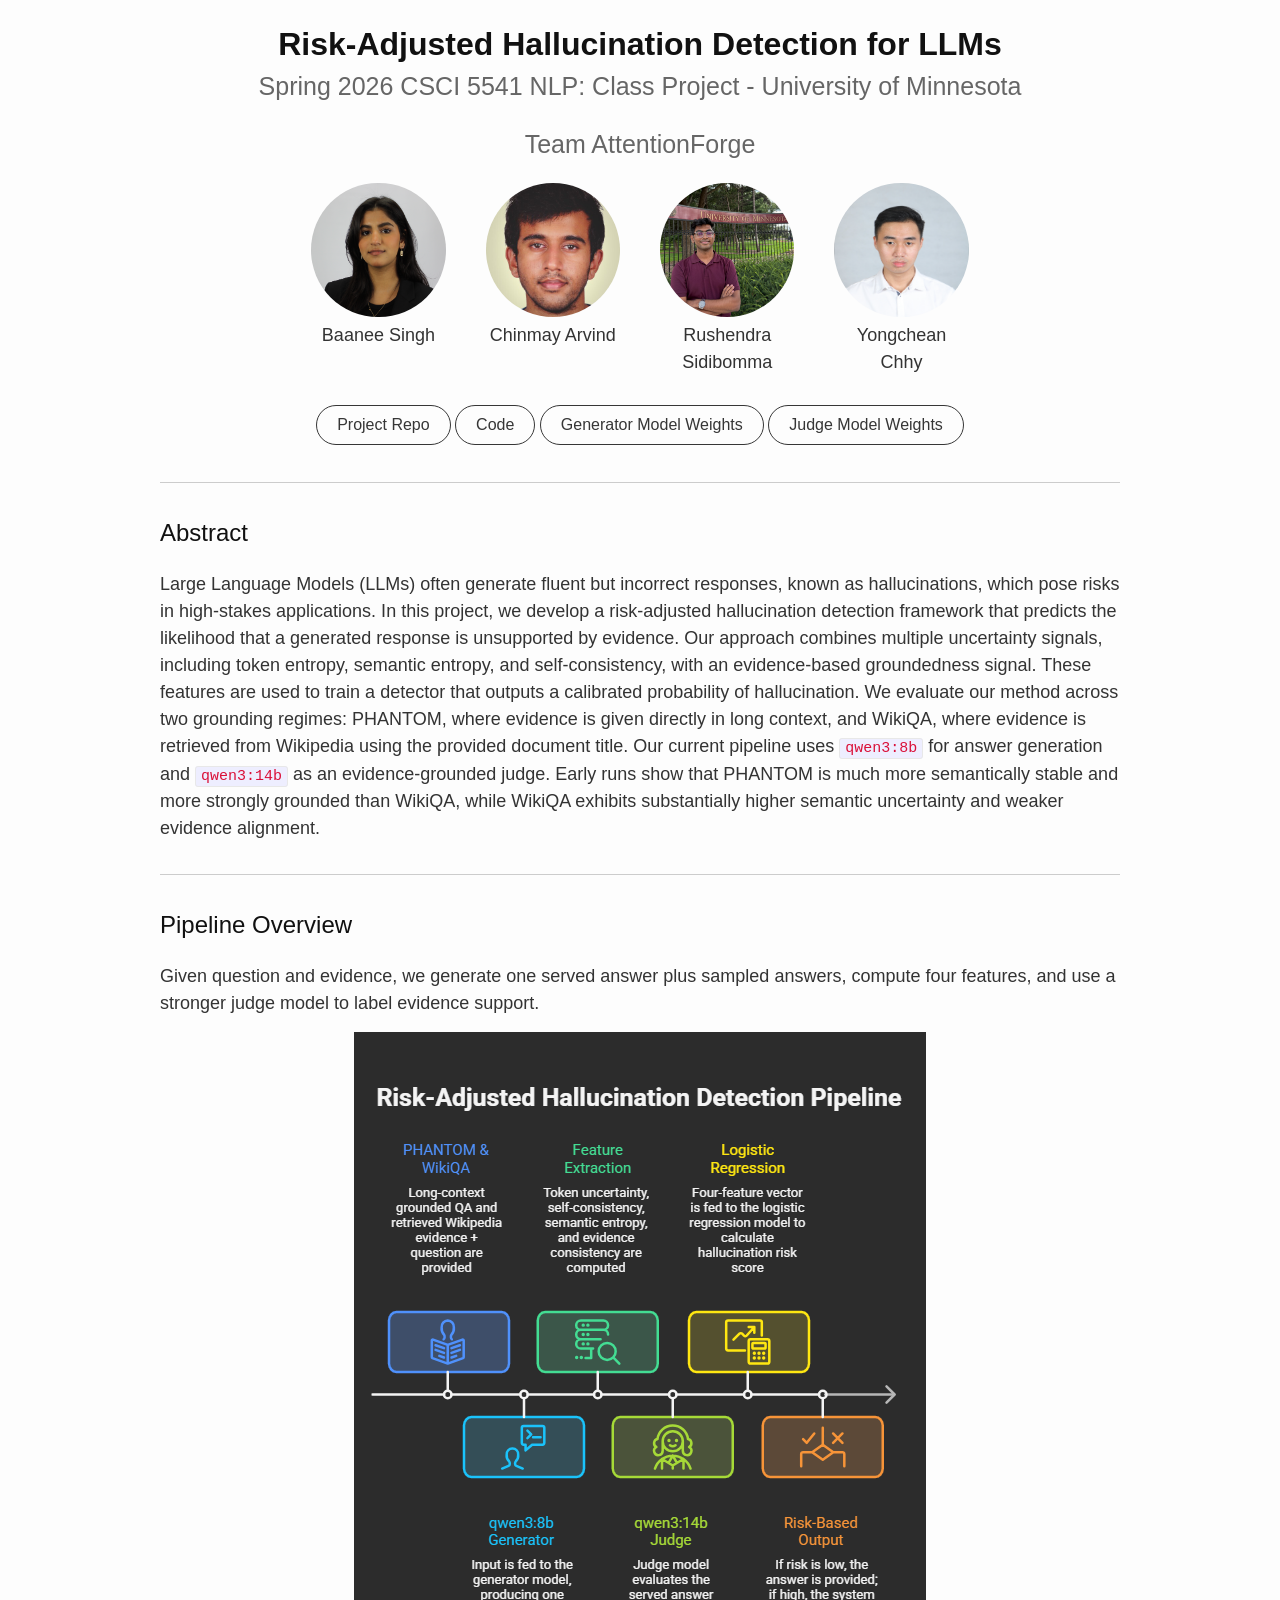
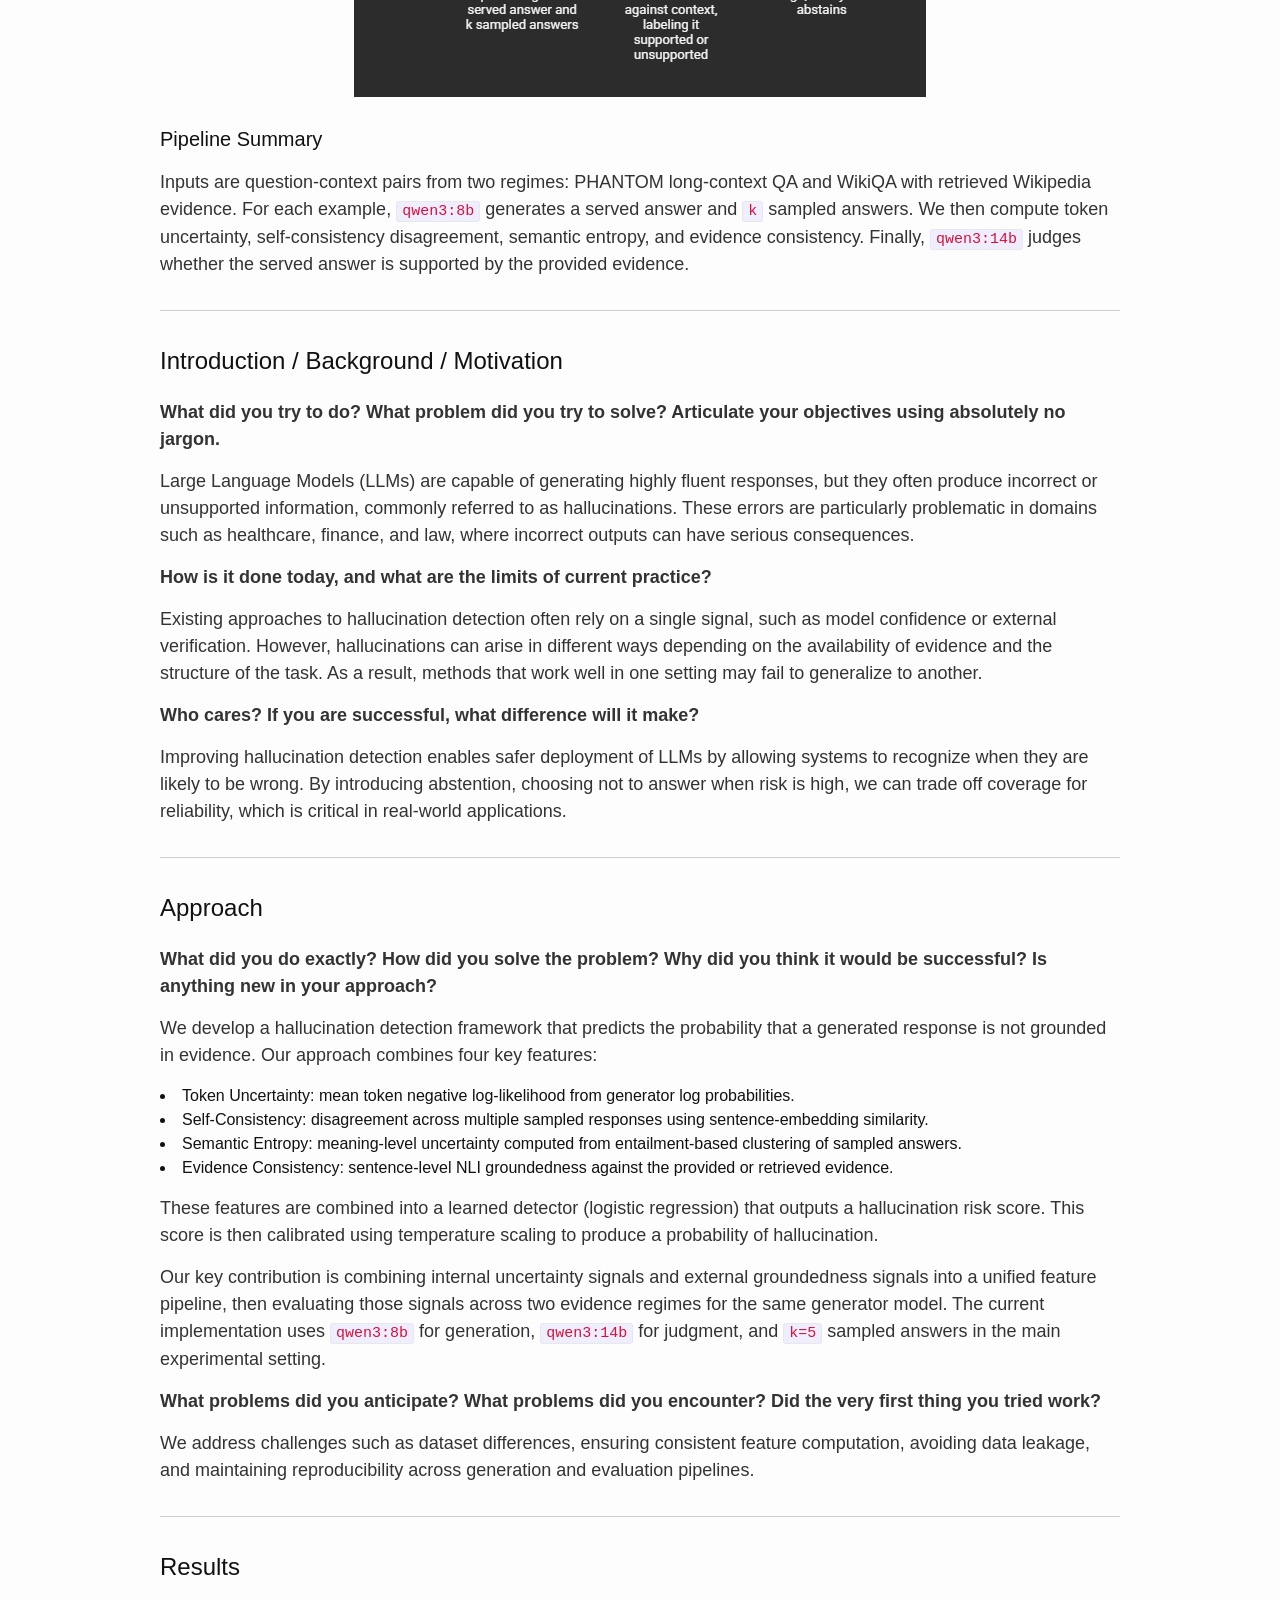
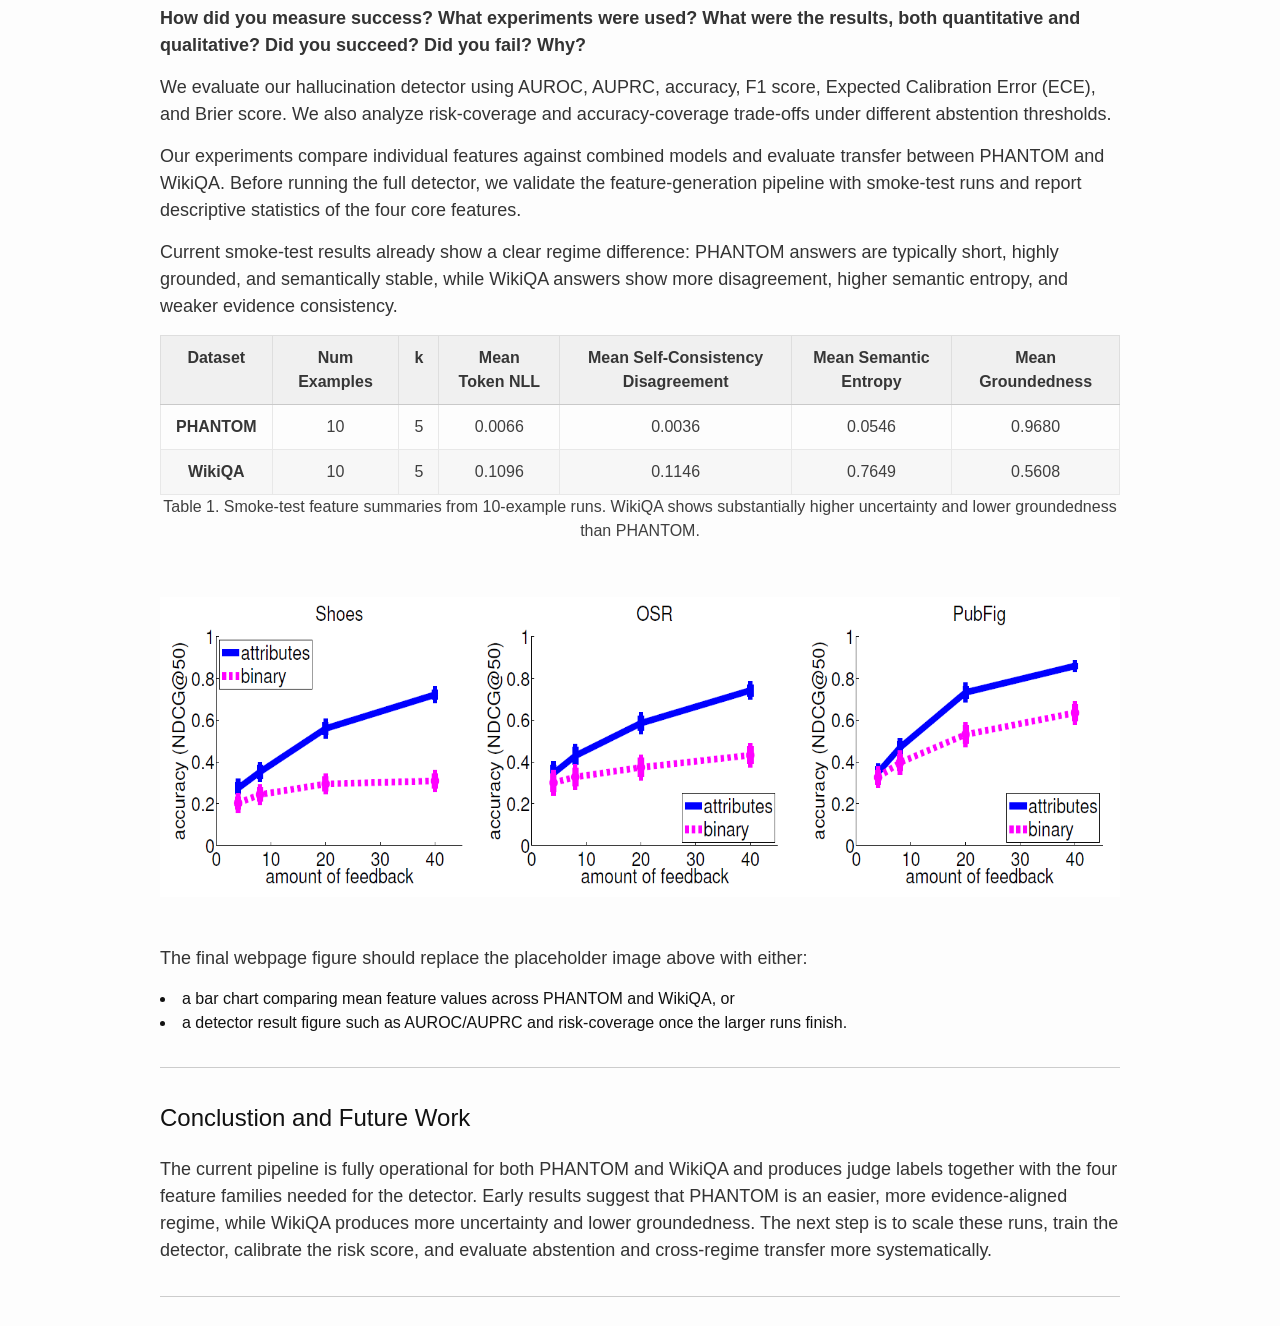
==== commit 3fb757c0: "edit webpage" ====
--- a/csci5541_webtemplate/index.html
+++ b/csci5541_webtemplate/index.html
@@ -51,10 +51,10 @@
         
         <div class="author-container">
           <div class="author-image">
-              <img src="">            
+              <img src="files/rushendra.png" alt="Rushendra Sidibomma">
           </div>
           <p>
-              Rushendra Sidibomma 
+              Rushendra Sidibomma
           </p>
         </div>
         
@@ -91,11 +91,20 @@
           </span>      
           <span class="link-block">
             <a
-              href=""
+              href="https://ollama.com/library/qwen3:8b"
               target="_blank"
               class="external-link button is-normal is-rounded is-dark is-outlined"
             >
-            <span>Model Weights</span>
+            <span>Generator Model Weights</span>
+            </a>
+          </span>
+          <span class="link-block">
+            <a
+              href="https://ollama.com/library/qwen3:14b"
+              target="_blank"
+              class="external-link button is-normal is-rounded is-dark is-outlined"
+            >
+            <span>Judge Model Weights</span>
             </a>
           </span>              
         </div>
@@ -119,7 +128,7 @@
 
 <p>Given question and evidence, we generate one served answer plus sampled answers, compute four features, and use a stronger judge model to label evidence support.</p>
 
-<p class="sys-img"><img src="./files/teaser.png" alt="imgname"></p>
+<p class="sys-img"><img src="./files/pipeline.png" alt="imgname"></p>
 
 
 <h3 id="the-timeline-and-the-highlights">Pipeline Summary</h3>
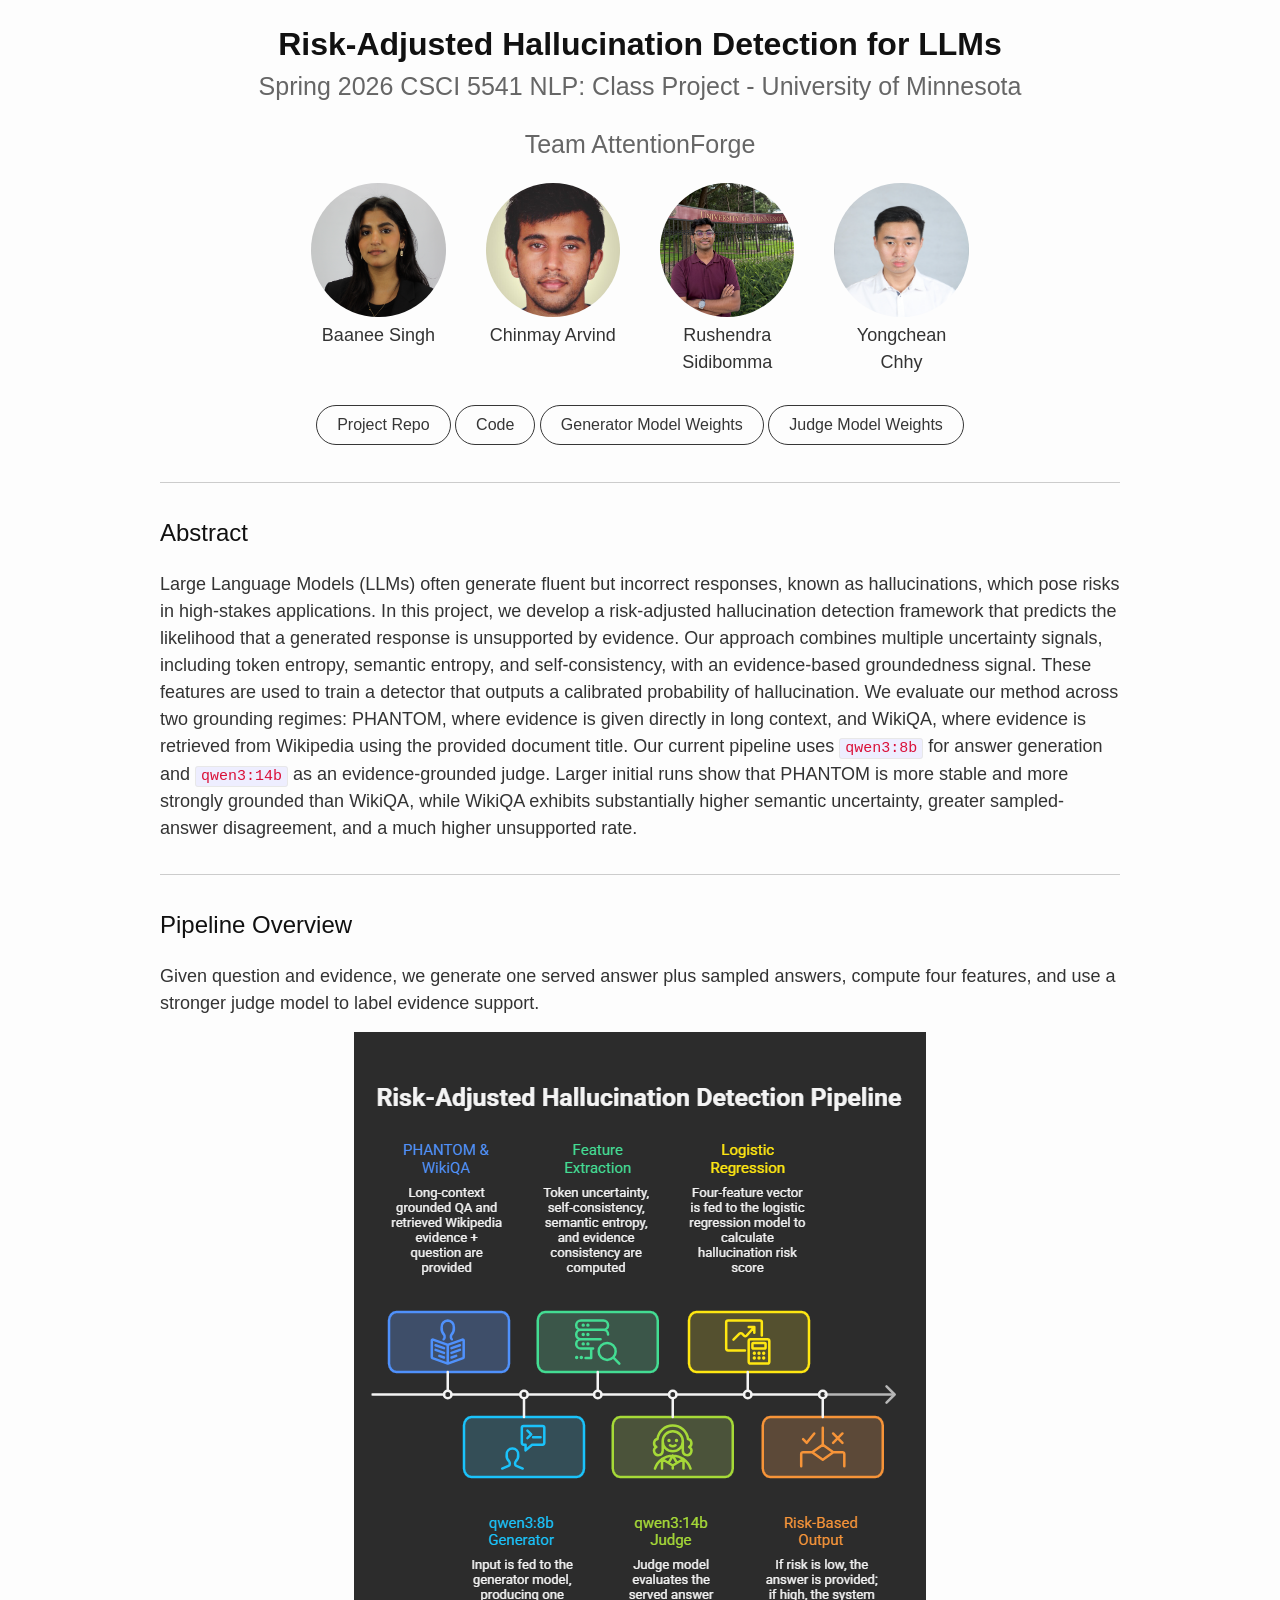
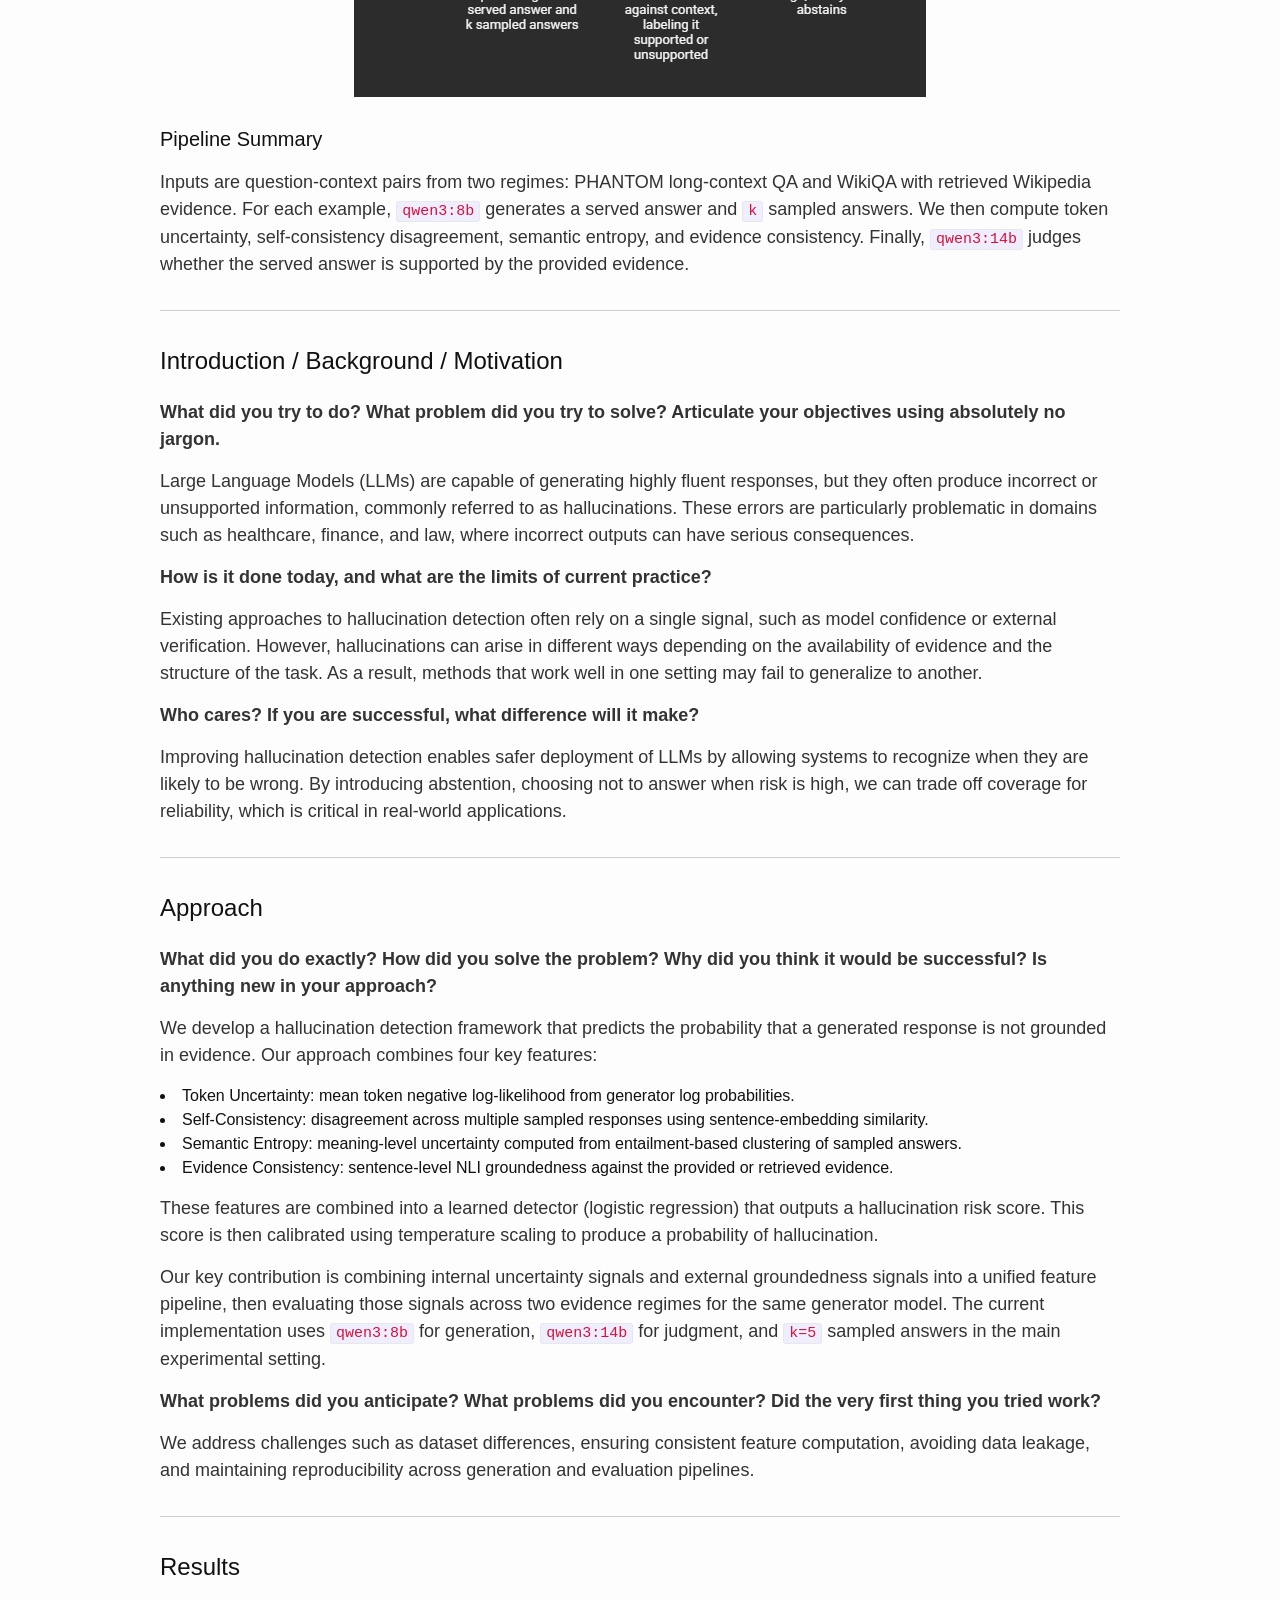
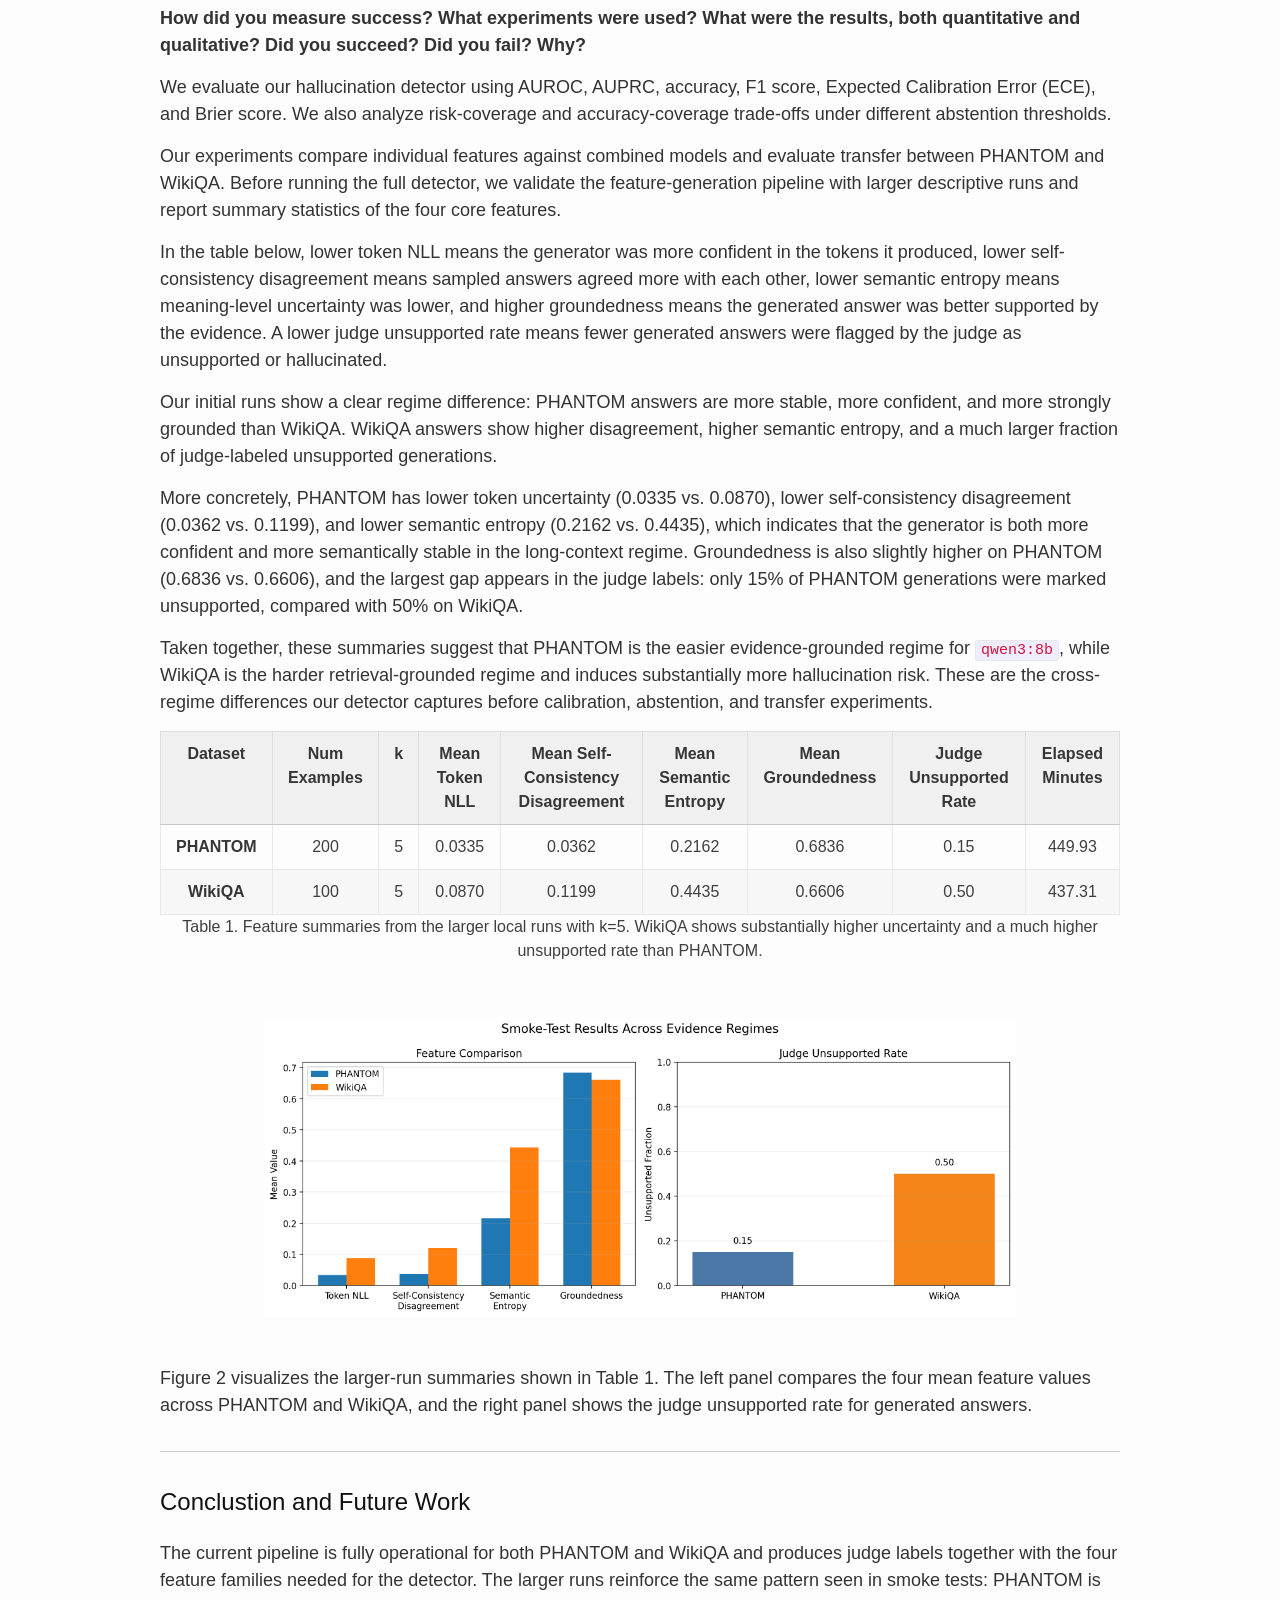
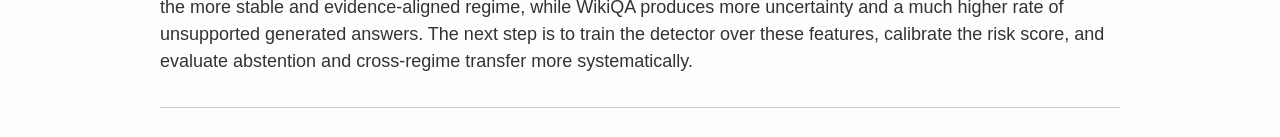
==== commit caa94c55: "results added in" ====
--- a/csci5541_webtemplate/index.html
+++ b/csci5541_webtemplate/index.html
@@ -119,7 +119,7 @@
 <p>
       Large Language Models (LLMs) often generate fluent but incorrect responses, known as hallucinations, which pose risks in high-stakes applications. In this project, we develop a risk-adjusted hallucination detection framework that predicts the likelihood that a generated response is unsupported by evidence. 
       Our approach combines multiple uncertainty signals, including token entropy, semantic entropy, and self-consistency, with an evidence-based groundedness signal. These features are used to train a detector that outputs a calibrated probability of hallucination.
-      We evaluate our method across two grounding regimes: PHANTOM, where evidence is given directly in long context, and WikiQA, where evidence is retrieved from Wikipedia using the provided document title. Our current pipeline uses <code>qwen3:8b</code> for answer generation and <code>qwen3:14b</code> as an evidence-grounded judge. Early runs show that PHANTOM is much more semantically stable and more strongly grounded than WikiQA, while WikiQA exhibits substantially higher semantic uncertainty and weaker evidence alignment.
+      We evaluate our method across two grounding regimes: PHANTOM, where evidence is given directly in long context, and WikiQA, where evidence is retrieved from Wikipedia using the provided document title. Our current pipeline uses <code>qwen3:8b</code> for answer generation and <code>qwen3:14b</code> as an evidence-grounded judge. Larger initial runs show that PHANTOM is more stable and more strongly grounded than WikiQA, while WikiQA exhibits substantially higher semantic uncertainty, greater sampled-answer disagreement, and a much higher unsupported rate.
     </p>
 
 <hr>
@@ -207,12 +207,24 @@
 We evaluate our hallucination detector using AUROC, AUPRC, accuracy, F1 score, Expected Calibration Error (ECE), and Brier score. We also analyze risk-coverage and accuracy-coverage trade-offs under different abstention thresholds.
 </p>
 
-<p>
-Our experiments compare individual features against combined models and evaluate transfer between PHANTOM and WikiQA. Before running the full detector, we validate the feature-generation pipeline with smoke-test runs and report descriptive statistics of the four core features.
-</p>
-
-<p>
-Current smoke-test results already show a clear regime difference: PHANTOM answers are typically short, highly grounded, and semantically stable, while WikiQA answers show more disagreement, higher semantic entropy, and weaker evidence consistency.
+  <p>
+  Our experiments compare individual features against combined models and evaluate transfer between PHANTOM and WikiQA. Before running the full detector, we validate the feature-generation pipeline with larger descriptive runs and report summary statistics of the four core features.
+  </p>
+
+  <p>
+  In the table below, lower token NLL means the generator was more confident in the tokens it produced, lower self-consistency disagreement means sampled answers agreed more with each other, lower semantic entropy means meaning-level uncertainty was lower, and higher groundedness means the generated answer was better supported by the evidence. A lower judge unsupported rate means fewer generated answers were flagged by the judge as unsupported or hallucinated.
+  </p>
+  
+  <p>
+  Our initial runs show a clear regime difference: PHANTOM answers are more stable, more confident, and more strongly grounded than WikiQA. WikiQA answers show higher disagreement, higher semantic entropy, and a much larger fraction of judge-labeled unsupported generations.
+  </p>
+
+<p>
+More concretely, PHANTOM has lower token uncertainty (0.0335 vs. 0.0870), lower self-consistency disagreement (0.0362 vs. 0.1199), and lower semantic entropy (0.2162 vs. 0.4435), which indicates that the generator is both more confident and more semantically stable in the long-context regime. Groundedness is also slightly higher on PHANTOM (0.6836 vs. 0.6606), and the largest gap appears in the judge labels: only 15% of PHANTOM generations were marked unsupported, compared with 50% on WikiQA.
+</p>
+
+<p>
+Taken together, these summaries suggest that PHANTOM is the easier evidence-grounded regime for <code>qwen3:8b</code>, while WikiQA is the harder retrieval-grounded regime and induces substantially more hallucination risk. These are the cross-regime differences our detector captures before calibration, abstention, and transfer experiments.
 </p>
 
 <table>
@@ -225,29 +237,35 @@
       <th style="text-align: center"><strong>Mean Self-Consistency Disagreement</strong></th>
       <th style="text-align: center"><strong>Mean Semantic Entropy</strong></th>
       <th style="text-align: center"><strong>Mean Groundedness</strong></th>
+      <th style="text-align: center"><strong>Judge Unsupported Rate</strong></th>
+      <th style="text-align: center"><strong>Elapsed Minutes</strong></th>
     </tr>
   </thead>
   <tbody>
     <tr>
       <td style="text-align: center"><strong>PHANTOM</strong></td>
-      <td style="text-align: center">10</td>
+      <td style="text-align: center">200</td>
       <td style="text-align: center">5</td>
-      <td style="text-align: center">0.0066</td>
-      <td style="text-align: center">0.0036</td>
-      <td style="text-align: center">0.0546</td>
-      <td style="text-align: center">0.9680</td>
+      <td style="text-align: center">0.0335</td>
+      <td style="text-align: center">0.0362</td>
+      <td style="text-align: center">0.2162</td>
+      <td style="text-align: center">0.6836</td>
+      <td style="text-align: center">0.15</td>
+      <td style="text-align: center">449.93</td>
     </tr>
     <tr>
       <td style="text-align: center"><strong>WikiQA</strong></td>
-      <td style="text-align: center">10</td>
+      <td style="text-align: center">100</td>
       <td style="text-align: center">5</td>
-      <td style="text-align: center">0.1096</td>
-      <td style="text-align: center">0.1146</td>
-      <td style="text-align: center">0.7649</td>
-      <td style="text-align: center">0.5608</td>
+      <td style="text-align: center">0.0870</td>
+      <td style="text-align: center">0.1199</td>
+      <td style="text-align: center">0.4435</td>
+      <td style="text-align: center">0.6606</td>
+      <td style="text-align: center">0.50</td>
+      <td style="text-align: center">437.31</td>
     </tr>
   </tbody>
-  <caption>Table 1. Smoke-test feature summaries from 10-example runs. WikiQA shows substantially higher uncertainty and lower groundedness than PHANTOM.</caption>
+  <caption>Table 1. Feature summaries from the larger local runs with k=5. WikiQA shows substantially higher uncertainty and a much higher unsupported rate than PHANTOM.</caption>
 </table>
 <br>
 <div style="text-align: center;">
@@ -256,9 +274,7 @@
 <br><br>
 
 <p>
-The final webpage figure should replace the placeholder image above with either:
-<li>a bar chart comparing mean feature values across PHANTOM and WikiQA, or</li>
-<li>a detector result figure such as AUROC/AUPRC and risk-coverage once the larger runs finish.</li>
+Figure 2 visualizes the larger-run summaries shown in Table 1. The left panel compares the four mean feature values across PHANTOM and WikiQA, and the right panel shows the judge unsupported rate for generated answers.
 </p>
 
 <hr>
@@ -267,7 +283,7 @@
 
 <h2 id="conclusion">Conclustion and Future Work</h2>
   <p>
-    The current pipeline is fully operational for both PHANTOM and WikiQA and produces judge labels together with the four feature families needed for the detector. Early results suggest that PHANTOM is an easier, more evidence-aligned regime, while WikiQA produces more uncertainty and lower groundedness. The next step is to scale these runs, train the detector, calibrate the risk score, and evaluate abstention and cross-regime transfer more systematically.
+    The current pipeline is fully operational for both PHANTOM and WikiQA and produces judge labels together with the four feature families needed for the detector. The larger runs reinforce the same pattern seen in smoke tests: PHANTOM is the more stable and evidence-aligned regime, while WikiQA produces more uncertainty and a much higher rate of unsupported generated answers. The next step is to train the detector over these features, calibrate the risk score, and evaluate abstention and cross-regime transfer more systematically.
   </p>
 
 
